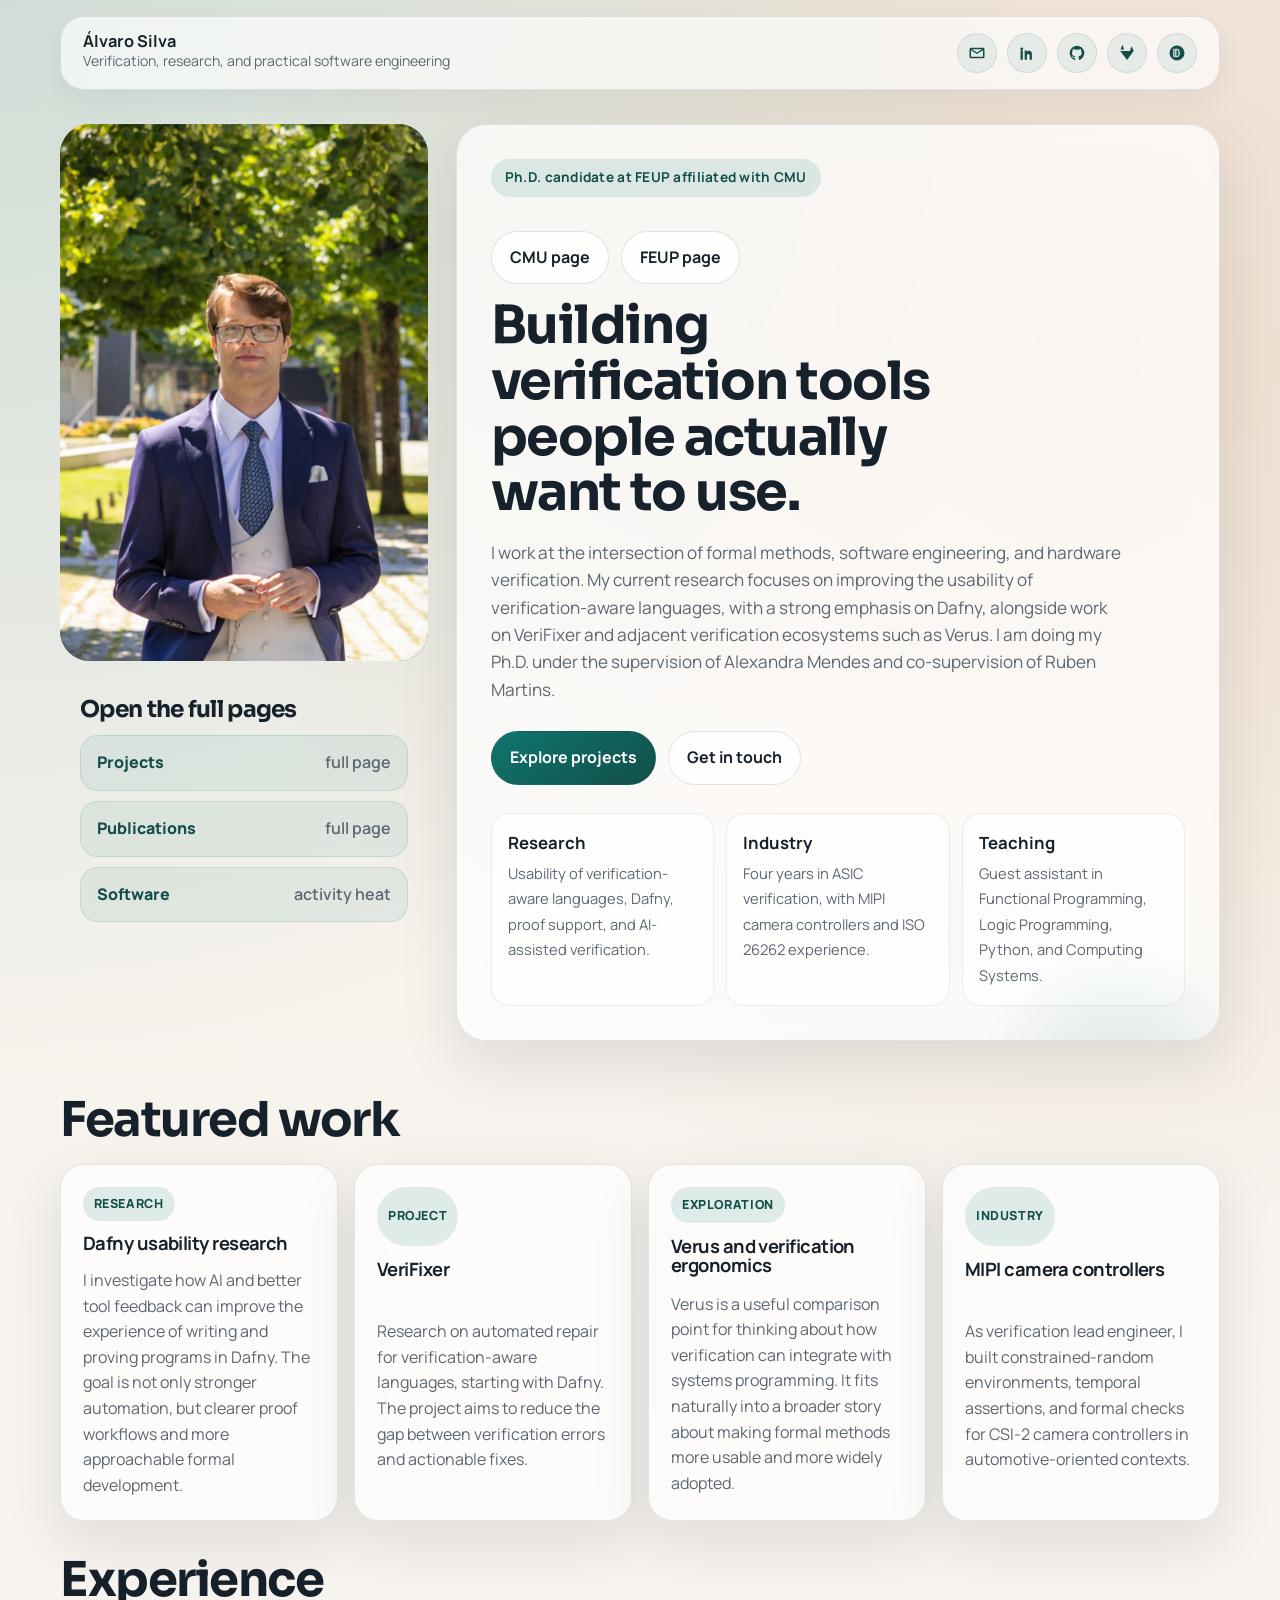
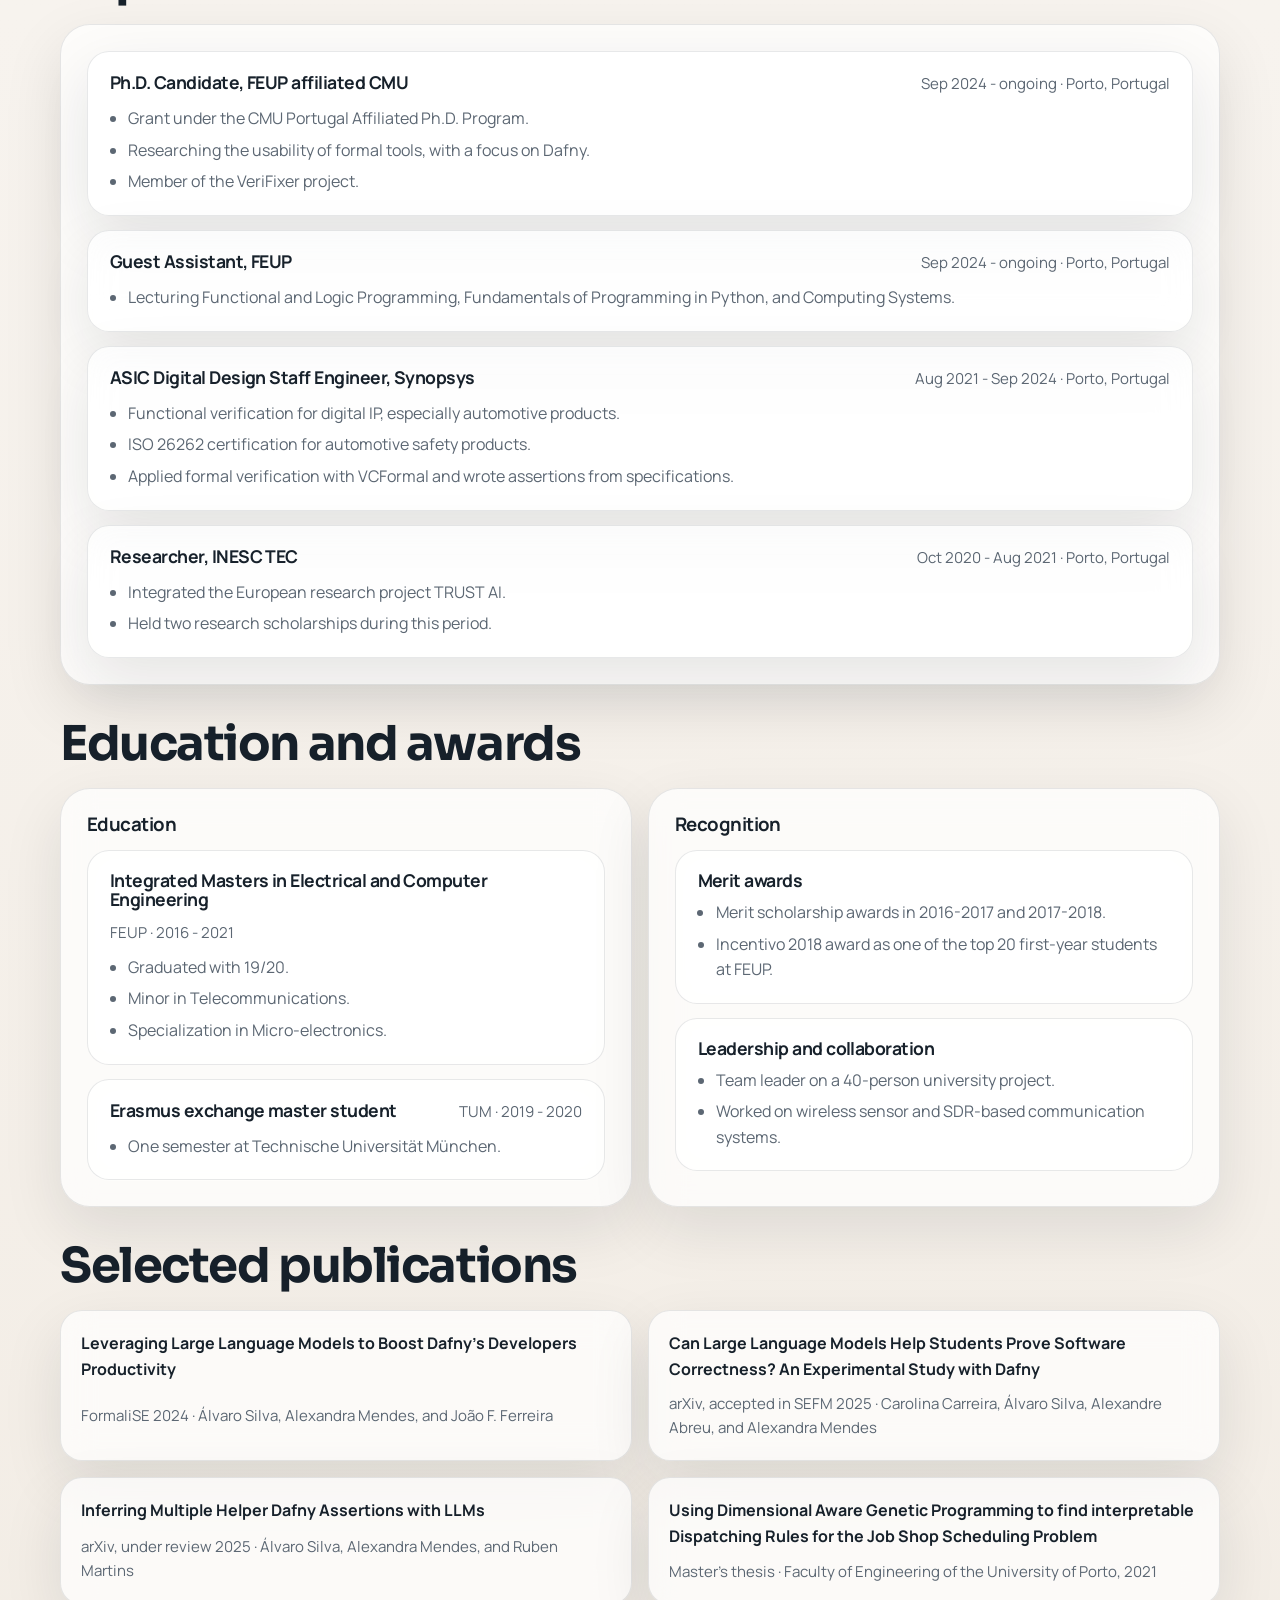
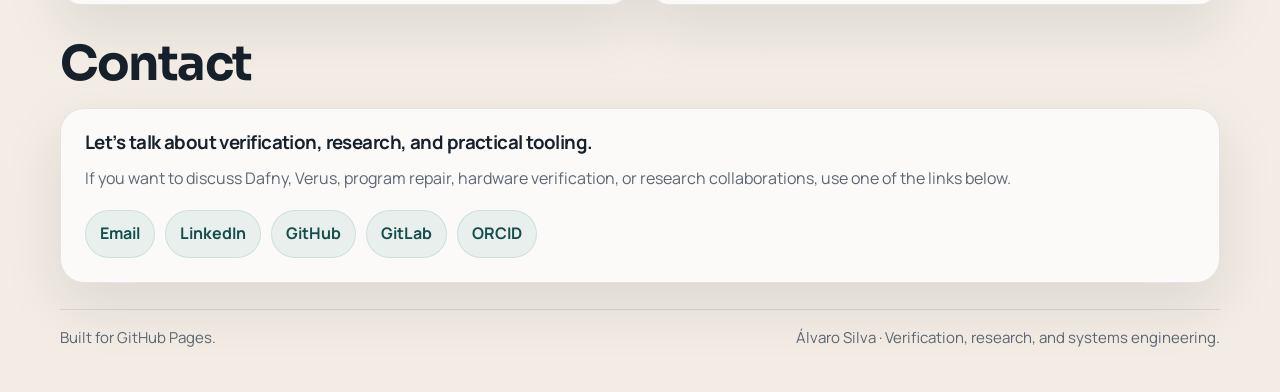
==== index.html @ 23628031 "Initial website" ====
<!doctype html>
<html lang="en">
<head>
	<meta charset="utf-8">
	<meta name="viewport" content="width=device-width, initial-scale=1">
	<meta name="description" content="Álvaro Silva - Ph.D. candidate in software engineering, research on verification-aware languages, Dafny, Verus, and hardware verification.">
	<title>Álvaro Silva | Research, Verification, and Engineering</title>
	<link rel="preconnect" href="https://fonts.googleapis.com">
	<link rel="preconnect" href="https://fonts.gstatic.com" crossorigin>
	<link href="https://fonts.googleapis.com/css2?family=Fraunces:opsz,wght@9..144,600;9..144,700&family=Manrope:wght@400;500;600;700;800&family=Sora:wght@600;700&display=swap" rel="stylesheet">
	<style>
		:root {
			--bg: #f5f1ea;
			--bg-alt: #ece5db;
			--surface: rgba(255, 255, 255, 0.72);
			--surface-strong: #ffffff;
			--text: #17212b;
			--muted: #5c6773;
			--line: rgba(23, 33, 43, 0.10);
			--accent: #0f766e;
			--accent-strong: #134e4a;
			--accent-soft: rgba(15, 118, 110, 0.12);
			--shadow: 0 22px 60px rgba(23, 33, 43, 0.10);
			--radius-xl: 30px;
			--radius-lg: 22px;
			--radius-md: 16px;
			--max-width: 1160px;
		}

		* {
			box-sizing: border-box;
		}

		html {
			scroll-behavior: smooth;
		}

		body {
			margin: 0;
			color: var(--text);
			background:
				radial-gradient(circle at top left, rgba(15, 118, 110, 0.16), transparent 28%),
				radial-gradient(circle at 85% 10%, rgba(180, 83, 9, 0.14), transparent 26%),
				linear-gradient(180deg, var(--bg) 0%, #f7f3ee 45%, #f2ece4 100%);
			font-family: "Manrope", sans-serif;
			line-height: 1.6;
			min-height: 100vh;
			overflow-x: hidden;
		}

		body::before {
			content: "";
			position: fixed;
			inset: 0;
			pointer-events: none;
			background-image:
				linear-gradient(rgba(23, 33, 43, 0.03) 1px, transparent 1px),
				linear-gradient(90deg, rgba(23, 33, 43, 0.03) 1px, transparent 1px);
			background-size: 36px 36px;
			mask-image: linear-gradient(180deg, rgba(0, 0, 0, 0.18), transparent 82%);
			opacity: 0.65;
		}

		a {
			color: inherit;
			text-decoration: none;
		}

		a:hover {
			color: var(--accent-strong);
		}

		.page {
			width: min(calc(100% - 32px), var(--max-width));
			margin: 0 auto;
			position: relative;
			z-index: 1;
		}

		.topbar {
			position: sticky;
			top: 16px;
			z-index: 20;
			margin: 16px auto 0;
			border: 1px solid var(--line);
			border-radius: 24px;
			background: rgba(255, 255, 255, 0.65);
			backdrop-filter: blur(16px);
			display: flex;
			align-items: center;
			justify-content: space-between;
			padding: 16px 22px;
			gap: 16px;
			box-shadow: 0 10px 30px rgba(23, 33, 43, 0.06);
		}

		.brand {
			display: flex;
			align-items: center;
			gap: 14px;
			min-width: 0;
		}

		.brand-text {
			display: grid;
			min-width: 0;
		}

		.brand-text strong {
			font-size: 1.02rem;
			line-height: 1.05;
		}

		.brand-text span {
			font-size: 0.88rem;
			color: var(--muted);
			white-space: nowrap;
			overflow: hidden;
			text-overflow: ellipsis;
		}

		.social-links {
			display: flex;
			align-items: center;
			justify-content: flex-end;
			gap: 10px;
			flex-wrap: wrap;
		}

		.social-link {
			width: 40px;
			height: 40px;
			border-radius: 50%;
			display: inline-grid;
			place-items: center;
			background: rgba(15, 118, 110, 0.08);
			border: 1px solid rgba(15, 118, 110, 0.12);
			color: var(--accent-strong);
			transition: transform 0.18s ease, background 0.18s ease, box-shadow 0.18s ease;
		}

		.social-link:hover {
			transform: translateY(-1px);
			background: rgba(15, 118, 110, 0.14);
			box-shadow: 0 10px 18px rgba(15, 118, 110, 0.12);
		}

		.social-link svg {
			width: 18px;
			height: 18px;
			fill: currentColor;
		}

		.nav {
			display: flex;
			flex-wrap: wrap;
			align-items: center;
			justify-content: flex-end;
			gap: 12px 16px;
			font-size: 0.95rem;
		}

		.nav a {
			color: var(--muted);
		}

		.nav a:hover {
			color: var(--text);
		}

		.hero {
			padding: 34px 0 20px;
		}

		.hero-grid {
			display: grid;
			grid-template-columns: 0.78fr 1.62fr;
			gap: 28px;
			align-items: stretch;
		}

		.hero-main,
		.hero-side,
		.panel,
		.feature,
		.timeline-item,
		.publication,
		.contact-card {
			border: 1px solid var(--line);
			background: var(--surface);
			backdrop-filter: blur(16px);
			box-shadow: var(--shadow);
		}

		.hero-main {
			padding: 34px;
			border-radius: var(--radius-xl);
			position: relative;
			overflow: hidden;
		}

		.hero-rail {
			display: grid;
			gap: 16px;
			align-content: start;
		}

		.hero-photo {
			padding: 0;
			border-radius: var(--radius-xl);
			overflow: hidden;
			background: linear-gradient(160deg, rgba(15, 118, 110, 0.92), rgba(19, 78, 74, 0.86));
			height: 100%;
		}

		.nav-card {
			padding: 20px;
			border-radius: var(--radius-xl);
			display: grid;
			gap: 14px;
			align-content: start;
			justify-items: stretch;
		}

		.nav-card h2 {
			font-family: "Sora", "Manrope", sans-serif;
			font-size: 1.45rem;
			margin: 0;
		}

		.nav-links {
			display: grid;
			gap: 10px;
		}

		.nav-link {
			display: flex;
			align-items: center;
			justify-content: space-between;
			gap: 12px;
			padding: 14px 16px;
			border-radius: 18px;
			border: 1px solid rgba(15, 118, 110, 0.12);
			background: rgba(15, 118, 110, 0.08);
			color: var(--accent-strong);
			font-weight: 800;
		}

		.nav-link span {
			color: var(--muted);
			font-weight: 600;
		}

		.nav-link:hover {
			background: rgba(15, 118, 110, 0.14);
		}

		.hero-photo img {
			width: 100%;
			height: 100%;
			display: block;
			object-fit: cover;
			object-position: 10% center;
		}

		.hero-main::after {
			content: "";
			position: absolute;
			inset: auto -8% -24% auto;
			width: 320px;
			height: 320px;
			border-radius: 50%;
			background: radial-gradient(circle, rgba(15, 118, 110, 0.16), transparent 68%);
			pointer-events: none;
		}

		.eyebrow {
			display: inline-flex;
			align-items: center;
			gap: 10px;
			padding: 8px 14px;
			border-radius: 999px;
			background: var(--accent-soft);
			color: var(--accent-strong);
			font-size: 0.85rem;
			font-weight: 700;
			letter-spacing: 0.02em;
			margin-bottom: 18px;
		}

		h1,
		h2,
		h3,
		h4 {
			margin: 0;
			line-height: 1.06;
			letter-spacing: -0.03em;
		}

		h1 {
			font-family: "Sora", "Manrope", sans-serif;
			font-size: clamp(2.25rem, 4.1vw, 3.9rem);
			max-width: 11.5ch;
		}

		.hero-copy {
			margin: 18px 0 0;
			max-width: 63ch;
			font-size: 1.07rem;
			color: var(--muted);
		}

		.hero-actions {
			display: flex;
			flex-wrap: wrap;
			gap: 12px;
			margin-top: 28px;
		}

		.hero-links {
			display: flex;
			flex-wrap: wrap;
			gap: 12px;
			margin: 16px 0 14px;
		}

		.button {
			display: inline-flex;
			align-items: center;
			justify-content: center;
			gap: 10px;
			padding: 13px 18px;
			border-radius: 999px;
			border: 1px solid transparent;
			font-weight: 700;
			transition: transform 0.18s ease, box-shadow 0.18s ease, background 0.18s ease;
		}

		.button:hover {
			transform: translateY(-1px);
			box-shadow: 0 14px 28px rgba(15, 118, 110, 0.18);
		}

		.button.primary {
			background: linear-gradient(145deg, var(--accent), var(--accent-strong));
			color: #fff;
		}

		.button.secondary {
			background: rgba(255, 255, 255, 0.8);
			border-color: rgba(23, 33, 43, 0.12);
		}

		.hero-points {
			display: grid;
			grid-template-columns: repeat(3, minmax(0, 1fr));
			gap: 12px;
			margin-top: 28px;
		}

		.point {
			padding: 16px;
			border-radius: 18px;
			background: rgba(255, 255, 255, 0.66);
			border: 1px solid rgba(23, 33, 43, 0.08);
		}

		.point strong {
			display: block;
			font-size: 1.05rem;
			margin-bottom: 4px;
		}

		.point span {
			font-size: 0.92rem;
			color: var(--muted);
		}

		.hero-side {
			padding: 22px;
			border-radius: var(--radius-xl);
			display: grid;
			gap: 14px;
			align-content: start;
			justify-items: stretch;
		}

		.portrait {
			min-height: 260px;
			border-radius: var(--radius-xl);
			background: linear-gradient(160deg, rgba(15, 118, 110, 0.92), rgba(19, 78, 74, 0.86));
			color: #fff;
			padding: 0;
			position: relative;
			overflow: hidden;
			aspect-ratio: 0.9 / 1;
		}

		.portrait img {
			position: absolute;
			inset: 0;
			width: 100%;
			height: 100%;
			object-fit: cover;
			object-position: 12% center;
			filter: saturate(1.02) contrast(1.02);
		}

		.portrait::before {
			content: "";
			position: absolute;
			inset: 0;
			background: linear-gradient(180deg, rgba(8, 15, 20, 0.10) 0%, rgba(8, 15, 20, 0.18) 52%, rgba(8, 15, 20, 0.58) 100%);
			z-index: 0;
		}

		.portrait::after {
			content: "";
			position: absolute;
			inset: auto -10% -18% auto;
			width: 170px;
			height: 170px;
			border-radius: 50%;
			background: rgba(255, 255, 255, 0.10);
		}

		.chip {
			display: inline-flex;
			align-items: center;
			gap: 8px;
			padding: 8px 12px;
			border-radius: 999px;
			background: rgba(255, 255, 255, 0.14);
			border: 1px solid rgba(255, 255, 255, 0.18);
			color: #fff;
			font-size: 0.84rem;
			font-weight: 700;
		}

		.side-list {
			display: grid;
			gap: 12px;
		}

		.side-item {
			padding: 14px 16px;
			border-radius: 18px;
			background: rgba(255, 255, 255, 0.68);
			border: 1px solid rgba(23, 33, 43, 0.08);
		}

		.side-item strong {
			display: block;
			margin-bottom: 4px;
		}

		.side-item span {
			color: var(--muted);
			font-size: 0.92rem;
		}

		.section {
			padding: 34px 0 0;
		}

		.section-head {
			display: flex;
			flex-wrap: wrap;
			justify-content: space-between;
			align-items: end;
			gap: 14px;
			margin-bottom: 18px;
		}

		.section-head > div {
			flex: 1 1 auto;
		}

		.section-head h2 {
			font-family: "Sora", "Manrope", sans-serif;
			font-size: clamp(2rem, 4vw, 3rem);
		}

		.section-head p {
			margin: 0;
			max-width: none;
			color: var(--muted);
			font-size: 0.96rem;
		}

		.panel {
			border-radius: var(--radius-xl);
			padding: 26px;
		}

		.feature-grid {
			display: grid;
			grid-template-columns: repeat(4, minmax(0, 1fr));
			gap: 16px;
		}

		.feature {
			border-radius: 24px;
			padding: 22px;
			background: rgba(255, 255, 255, 0.72);
			min-height: 100%;
			display: grid;
			gap: 14px;
		}

		.feature h3 {
			font-size: 1.15rem;
		}

		.feature p {
			margin: 0;
			color: var(--muted);
		}

		.feature .tag {
			display: inline-flex;
			align-items: center;
			justify-content: center;
			width: fit-content;
			padding: 7px 11px;
			border-radius: 999px;
			background: var(--accent-soft);
			color: var(--accent-strong);
			font-size: 0.78rem;
			font-weight: 800;
			letter-spacing: 0.05em;
			text-transform: uppercase;
		}

		.timeline {
			display: grid;
			gap: 14px;
		}

		.timeline-item {
			border-radius: 22px;
			padding: 20px 22px;
			display: grid;
			gap: 10px;
			background: rgba(255, 255, 255, 0.72);
		}

		.timeline-top {
			display: flex;
			flex-wrap: wrap;
			justify-content: space-between;
			gap: 12px;
			align-items: baseline;
		}

		.timeline-top h3 {
			font-size: 1.1rem;
		}

		.timeline-top span {
			color: var(--muted);
			font-size: 0.94rem;
		}

		.timeline-item ul {
			margin: 0;
			padding-left: 1.1rem;
			color: var(--muted);
		}

		.timeline-item li + li {
			margin-top: 6px;
		}

		.grid-two {
			display: grid;
			grid-template-columns: 1fr 1fr;
			gap: 16px;
		}

		.publication {
			border-radius: 22px;
			padding: 20px;
			background: rgba(255, 255, 255, 0.72);
			display: grid;
			gap: 10px;
		}

		.publication strong {
			font-size: 1rem;
		}

		.publication span {
			color: var(--muted);
			font-size: 0.94rem;
		}

		.contact-grid {
			display: grid;
			grid-template-columns: 1.1fr 0.9fr;
			gap: 16px;
		}

		.contact-card {
			border-radius: 24px;
			padding: 24px;
			background: rgba(255, 255, 255, 0.72);
			grid-column: 1 / -1;
		}

		.contact-links {
			display: flex;
			flex-wrap: wrap;
			gap: 10px;
			margin-top: 18px;
		}

		.contact-links a {
			display: inline-flex;
			align-items: center;
			padding: 10px 14px;
			border-radius: 999px;
			background: rgba(15, 118, 110, 0.08);
			border: 1px solid rgba(15, 118, 110, 0.12);
			font-weight: 700;
			color: var(--accent-strong);
		}

		.footer {
			padding: 26px 0 42px;
			color: var(--muted);
			font-size: 0.94rem;
		}

		.footer-inner {
			display: flex;
			flex-wrap: wrap;
			justify-content: space-between;
			gap: 12px;
			align-items: center;
			padding-top: 16px;
			border-top: 1px solid rgba(23, 33, 43, 0.10);
		}

		.reveal {
			animation: rise 0.7s ease both;
		}

		.delay-1 { animation-delay: 0.08s; }
		.delay-2 { animation-delay: 0.16s; }
		.delay-3 { animation-delay: 0.24s; }
		.delay-4 { animation-delay: 0.32s; }

		@keyframes rise {
			from {
				opacity: 0;
				transform: translateY(18px);
			}
			to {
				opacity: 1;
				transform: translateY(0);
			}
		}

		@media (max-width: 1024px) {
			.hero-grid,
			.feature-grid,
			.grid-two,
			.contact-grid {
				grid-template-columns: 1fr;
			}

			.hero-photo {
				aspect-ratio: 1 / 1;
				max-width: 420px;
			}

			.feature-grid {
				grid-template-columns: repeat(2, minmax(0, 1fr));
			}
		}

		@media (max-width: 720px) {
			.page {
				width: min(calc(100% - 22px), var(--max-width));
			}

			.topbar {
				position: static;
				border-radius: 20px;
				padding: 12px 14px;
				gap: 8px;
			}

			.brand-text strong {
				font-size: 0.96rem;
			}

			.brand-text span {
				font-size: 0.8rem;
			}

			.social-link {
				width: 32px;
				height: 32px;
			}

			.social-link svg {
				width: 14px;
				height: 14px;
			}

			.social-links {
				gap: 6px;
			}

			.nav {
				justify-content: flex-start;
			}

			.social-links {
				justify-content: flex-start;
			}

			.hero {
				padding-top: 18px;
			}

			.hero-main,
			.hero-photo,
			.nav-card,
			.panel {
				padding: 22px;
				border-radius: 24px;
			}

			h1 {
				font-size: clamp(2.5rem, 14vw, 4rem);
			}

			.hero-points,
			.feature-grid {
				grid-template-columns: 1fr;
			}

			.hero-photo {
				max-width: none;
				aspect-ratio: 4 / 5;
			}

			.hero-copy {
				font-size: 1rem;
			}

			.section {
				padding-top: 26px;
			}
		}
	</style>
</head>
<body>
	<div class="page">
		<header class="topbar reveal">
			<div class="brand">
				<div class="brand-text">
					<strong>Álvaro Silva</strong>
					<span>Verification, research, and practical software engineering</span>
				</div>
			</div>
			<div class="social-links" aria-label="Social links">
					<a class="social-link" href="mailto:alvaro.silva@fe.up.pt" aria-label="Email" title="Email">
					<svg viewBox="0 0 24 24" aria-hidden="true"><path d="M4 5h16a2 2 0 0 1 2 2v10a2 2 0 0 1-2 2H4a2 2 0 0 1-2-2V7a2 2 0 0 1 2-2Zm0 3.2V17h16V8.2l-8 5.2-8-5.2ZM5.3 7l6.7 4.36L18.7 7H5.3Z"/></svg>
				</a>
				<a class="social-link" href="https://www.linkedin.com/in/AlvaroFestasSilva/" target="_blank" rel="noreferrer" aria-label="LinkedIn" title="LinkedIn">
					<svg viewBox="0 0 24 24" aria-hidden="true"><path d="M6.94 6.5A1.94 1.94 0 1 1 3.06 6.5a1.94 1.94 0 0 1 3.88 0ZM3.4 8.8h3.08V21H3.4V8.8Zm5.5 0h2.95v1.67h.04c.41-.78 1.43-1.61 2.94-1.61 3.15 0 3.73 2.07 3.73 4.76V21h-3.08v-5.03c0-1.2-.02-2.75-1.68-2.75-1.68 0-1.94 1.31-1.94 2.66V21H8.9V8.8Z"/></svg>
				</a>
				<a class="social-link" href="https://github.com/ricostynha1" target="_blank" rel="noreferrer" aria-label="GitHub" title="GitHub">
					<svg viewBox="0 0 24 24" aria-hidden="true"><path d="M12 2.2a9.8 9.8 0 0 0-3.1 19.1c.5.1.7-.2.7-.5v-1.8c-2.8.6-3.4-1.2-3.4-1.2-.4-1-.9-1.3-.9-1.3-.8-.5.1-.5.1-.5.9.1 1.3 1 1.3 1 .8 1.3 2.1.9 2.6.7.1-.6.3-.9.5-1.1-2.2-.2-4.5-1.1-4.5-4.8 0-1.1.4-1.9 1-2.6-.1-.2-.4-1.2.1-2.5 0 0 .9-.3 2.8 1a9.6 9.6 0 0 1 5.2 0c1.9-1.3 2.8-1 2.8-1 .5 1.3.2 2.3.1 2.5.6.7 1 1.5 1 2.6 0 3.7-2.3 4.6-4.5 4.8.3.2.6.8.6 1.7v2.5c0 .3.2.6.7.5A9.8 9.8 0 0 0 12 2.2Z"/></svg>
				</a>
				<a class="social-link" href="https://gitlab.com/ricostynha" target="_blank" rel="noreferrer" aria-label="GitLab" title="GitLab">
					<svg viewBox="0 0 24 24" aria-hidden="true"><path d="M12 21.2 8.2 9.4h7.6L12 21.2Zm0 0 3.8-11.8h5.1L12 21.2Zm0 0L3 9.4h5.2L12 21.2ZM3 9.4l2.5-7.6c.1-.4.7-.4.8 0l1.8 5.6H3Zm18 0h-5.1l1.8-5.6c.1-.4.7-.4.8 0L21 9.4Z"/></svg>
				</a>
				<a class="social-link" href="https://orcid.org/0009-0005-2941-9942" target="_blank" rel="noreferrer" aria-label="ORCID" title="ORCID">
					<svg viewBox="0 0 24 24" aria-hidden="true"><path d="M11.9 2A10 10 0 1 0 22 12 10 10 0 0 0 11.9 2Zm-3.2 4.2v11.6H7V6.2h1.7Zm2.8 0c2.4 0 4.2 1.6 4.2 5.8 0 3.8-1.8 5.8-4.2 5.8H9.6V6.2h1.9Zm0 10c1.4 0 2.5-1.2 2.5-4.2 0-3.2-1.1-4.2-2.5-4.2h-.2v8.4h.2Z"/></svg>
				</a>
			</div>
		</header>

		<main class="container">
			<section class="hero">
				<div class="hero-grid">
					<div class="hero-rail">
						<div class="hero-photo reveal delay-1">
							<img src="alvaro_photo_new.png" alt="Portrait of Álvaro Silva">
						</div>
						<aside class="nav-card reveal delay-2" aria-label="Site pages">
							<h2>Open the full pages</h2>
							<div class="nav-links">
								<a class="nav-link" href="projects.html" target="_blank" rel="noreferrer">Projects <span>full page</span></a>
								<a class="nav-link" href="publications.html" target="_blank" rel="noreferrer">Publications <span>full page</span></a>
								<a class="nav-link" href="software.html" target="_blank" rel="noreferrer">Software <span>activity heat</span></a>
							</div>
						</aside>
					</div>
					<article class="hero-main reveal delay-2">
						<div class="eyebrow">Ph.D. candidate at FEUP affiliated with CMU</div>
						<div class="hero-links">
							<a class="button secondary" href="https://cmuportugal.org/students/alvaro-silva/" target="_blank" rel="noreferrer">CMU page</a>
							<a class="button secondary" href="https://sigarra.up.pt/feup/pt/func_geral.formview?p_codigo=604879" target="_blank" rel="noreferrer">FEUP page</a>
						</div>
						<h1>Building verification tools people actually want to use.</h1>
						<p class="hero-copy">
							I work at the intersection of formal methods, software engineering, and hardware verification.
							My current research focuses on improving the usability of verification-aware languages, with a strong emphasis on Dafny,
							alongside work on VeriFixer and adjacent verification ecosystems such as Verus. I am doing my Ph.D. under the supervision
							of <a href="https://web.fe.up.pt/~afmendes/" target="_blank" rel="noreferrer">Alexandra Mendes</a> and
							co-supervision of <a href="https://www.cs.cmu.edu/~rubenm/" target="_blank" rel="noreferrer">Ruben Martins</a>.
						</p>
						<div class="hero-actions">
							<a class="button primary" href="#projects">Explore projects</a>
							<a class="button secondary" href="#contact">Get in touch</a>
						</div>
						<div class="hero-points">
							<div class="point">
								<strong>Research</strong>
								<span>Usability of verification-aware languages, Dafny, proof support, and AI-assisted verification.</span>
							</div>
							<div class="point">
								<strong>Industry</strong>
								<span>Four years in ASIC verification, with MIPI camera controllers and ISO 26262 experience.</span>
							</div>
							<div class="point">
								<strong>Teaching</strong>
								<span>Guest assistant in Functional Programming, Logic Programming, Python, and Computing Systems.</span>
							</div>
						</div>
					</article>
				</div>
			</section>

			<section class="section" id="projects">
				<div class="section-head">
					<div>
						<h2>Featured work</h2>
					</div>
				</div>
				<div class="feature-grid">
					<article class="feature reveal delay-1">
						<span class="tag">Research</span>
						<h3>Dafny usability research</h3>
						<p>
							I investigate how AI and better tool feedback can improve the experience of writing and proving programs in Dafny.
							The goal is not only stronger automation, but clearer proof workflows and more approachable formal development.
						</p>
					</article>
					<article class="feature reveal delay-2">
						<span class="tag">Project</span>
						<h3>VeriFixer</h3>
						<p>
							Research on automated repair for verification-aware languages, starting with Dafny.
							The project aims to reduce the gap between verification errors and actionable fixes.
						</p>
					</article>
					<article class="feature reveal delay-3">
						<span class="tag">Exploration</span>
						<h3>Verus and verification ergonomics</h3>
						<p>
							Verus is a useful comparison point for thinking about how verification can integrate with systems programming.
							It fits naturally into a broader story about making formal methods more usable and more widely adopted.
						</p>
					</article>
					<article class="feature reveal delay-4">
						<span class="tag">Industry</span>
						<h3>MIPI camera controllers</h3>
						<p>
							As verification lead engineer, I built constrained-random environments, temporal assertions, and formal checks
							for CSI-2 camera controllers in automotive-oriented contexts.
						</p>
					</article>
				</div>
			</section>

			<section class="section" id="experience">
				<div class="section-head">
					<div>
						<h2>Experience</h2>
					</div>
				</div>
				<div class="panel">
					<div class="timeline">
						<article class="timeline-item reveal delay-1">
							<div class="timeline-top">
								<h3>Ph.D. Candidate, FEUP affiliated CMU</h3>
								<span>Sep 2024 - ongoing · Porto, Portugal</span>
							</div>
							<ul>
								<li>Grant under the CMU Portugal Affiliated Ph.D. Program.</li>
								<li>Researching the usability of formal tools, with a focus on Dafny.</li>
								<li>Member of the VeriFixer project.</li>
							</ul>
						</article>
						<article class="timeline-item reveal delay-2">
							<div class="timeline-top">
								<h3>Guest Assistant, FEUP</h3>
								<span>Sep 2024 - ongoing · Porto, Portugal</span>
							</div>
							<ul>
								<li>Lecturing Functional and Logic Programming, Fundamentals of Programming in Python, and Computing Systems.</li>
							</ul>
						</article>
						<article class="timeline-item reveal delay-3">
							<div class="timeline-top">
								<h3>ASIC Digital Design Staff Engineer, Synopsys</h3>
								<span>Aug 2021 - Sep 2024 · Porto, Portugal</span>
							</div>
							<ul>
								<li>Functional verification for digital IP, especially automotive products.</li>
								<li>ISO 26262 certification for automotive safety products.</li>
								<li>Applied formal verification with VCFormal and wrote assertions from specifications.</li>
							</ul>
						</article>
						<article class="timeline-item reveal delay-4">
							<div class="timeline-top">
								<h3>Researcher, INESC TEC</h3>
								<span>Oct 2020 - Aug 2021 · Porto, Portugal</span>
							</div>
							<ul>
								<li>Integrated the European research project TRUST AI.</li>
								<li>Held two research scholarships during this period.</li>
							</ul>
						</article>
					</div>
				</div>
			</section>

			<section class="section" id="education">
				<div class="section-head">
					<div>
						<h2>Education and awards</h2>
					</div>
				</div>
				<div class="grid-two">
					<article class="panel reveal delay-1">
						<h3>Education</h3>
						<div class="timeline" style="margin-top: 16px;">
							<div class="timeline-item" style="box-shadow: none; background: rgba(255, 255, 255, 0.7);">
								<div class="timeline-top">
									<h3>Integrated Masters in Electrical and Computer Engineering</h3>
									<span>FEUP · 2016 - 2021</span>
								</div>
								<ul>
									<li>Graduated with 19/20.</li>
									<li>Minor in Telecommunications.</li>
									<li>Specialization in Micro-electronics.</li>
								</ul>
							</div>
							<div class="timeline-item" style="box-shadow: none; background: rgba(255, 255, 255, 0.7);">
								<div class="timeline-top">
									<h3>Erasmus exchange master student</h3>
									<span>TUM · 2019 - 2020</span>
								</div>
								<ul>
									<li>One semester at Technische Universität München.</li>
								</ul>
							</div>
						</div>
					</article>
					<article class="panel reveal delay-2">
						<h3>Recognition</h3>
						<div class="timeline" style="margin-top: 16px;">
							<div class="timeline-item" style="box-shadow: none; background: rgba(255, 255, 255, 0.7);">
								<div class="timeline-top">
									<h3>Merit awards</h3>
								</div>
								<ul>
									<li>Merit scholarship awards in 2016-2017 and 2017-2018.</li>
									<li>Incentivo 2018 award as one of the top 20 first-year students at FEUP.</li>
								</ul>
							</div>
							<div class="timeline-item" style="box-shadow: none; background: rgba(255, 255, 255, 0.7);">
								<div class="timeline-top">
									<h3>Leadership and collaboration</h3>
								</div>
								<ul>
									<li>Team leader on a 40-person university project.</li>
									<li>Worked on wireless sensor and SDR-based communication systems.</li>
								</ul>
							</div>
						</div>
					</article>
				</div>
			</section>

			<section class="section" id="publications">
				<div class="section-head">
					<div>
						<h2>Selected publications</h2>
					</div>
				</div>
				<div class="grid-two">
					<article class="publication reveal delay-1">
						<strong>Leveraging Large Language Models to Boost Dafny's Developers Productivity</strong>
						<span>FormaliSE 2024 · Álvaro Silva, Alexandra Mendes, and João F. Ferreira</span>
					</article>
					<article class="publication reveal delay-2">
						<strong>Can Large Language Models Help Students Prove Software Correctness? An Experimental Study with Dafny</strong>
						<span>arXiv, accepted in SEFM 2025 · Carolina Carreira, Álvaro Silva, Alexandre Abreu, and Alexandra Mendes</span>
					</article>
					<article class="publication reveal delay-3">
						<strong>Inferring Multiple Helper Dafny Assertions with LLMs</strong>
						<span>arXiv, under review 2025 · Álvaro Silva, Alexandra Mendes, and Ruben Martins</span>
					</article>
					<article class="publication reveal delay-4">
						<strong>Using Dimensional Aware Genetic Programming to find interpretable Dispatching Rules for the Job Shop Scheduling Problem</strong>
						<span>Master's thesis · Faculty of Engineering of the University of Porto, 2021</span>
					</article>
				</div>
			</section>

			<section class="section" id="contact">
				<div class="section-head">
					<div>
						<h2>Contact</h2>
					</div>
				</div>
				<div class="contact-grid">
					<article class="contact-card reveal delay-1">
						<h3>Let’s talk about verification, research, and practical tooling.</h3>
						<p style="margin: 14px 0 0; color: var(--muted);">
							If you want to discuss Dafny, Verus, program repair, hardware verification, or research collaborations,
							use one of the links below.
						</p>
						<div class="contact-links">
							<a href="mailto:alvaro.silva@fe.up.pt">Email</a>
							<a href="https://www.linkedin.com/in/AlvaroFestasSilva/" target="_blank" rel="noreferrer">LinkedIn</a>
							<a href="https://github.com/ricostynha1" target="_blank" rel="noreferrer">GitHub</a>
							<a href="https://gitlab.com/ricostynha" target="_blank" rel="noreferrer">GitLab</a>
							<a href="https://orcid.org/0009-0005-2941-9942" target="_blank" rel="noreferrer">ORCID</a>
						</div>
					</article>
				</div>
			</section>
		</main>

		<footer class="footer">
			<div class="footer-inner">
				<span>Built for GitHub Pages.</span>
				<span>Álvaro Silva · Verification, research, and systems engineering.</span>
			</div>
		</footer>
	</div>
</body>
</html>
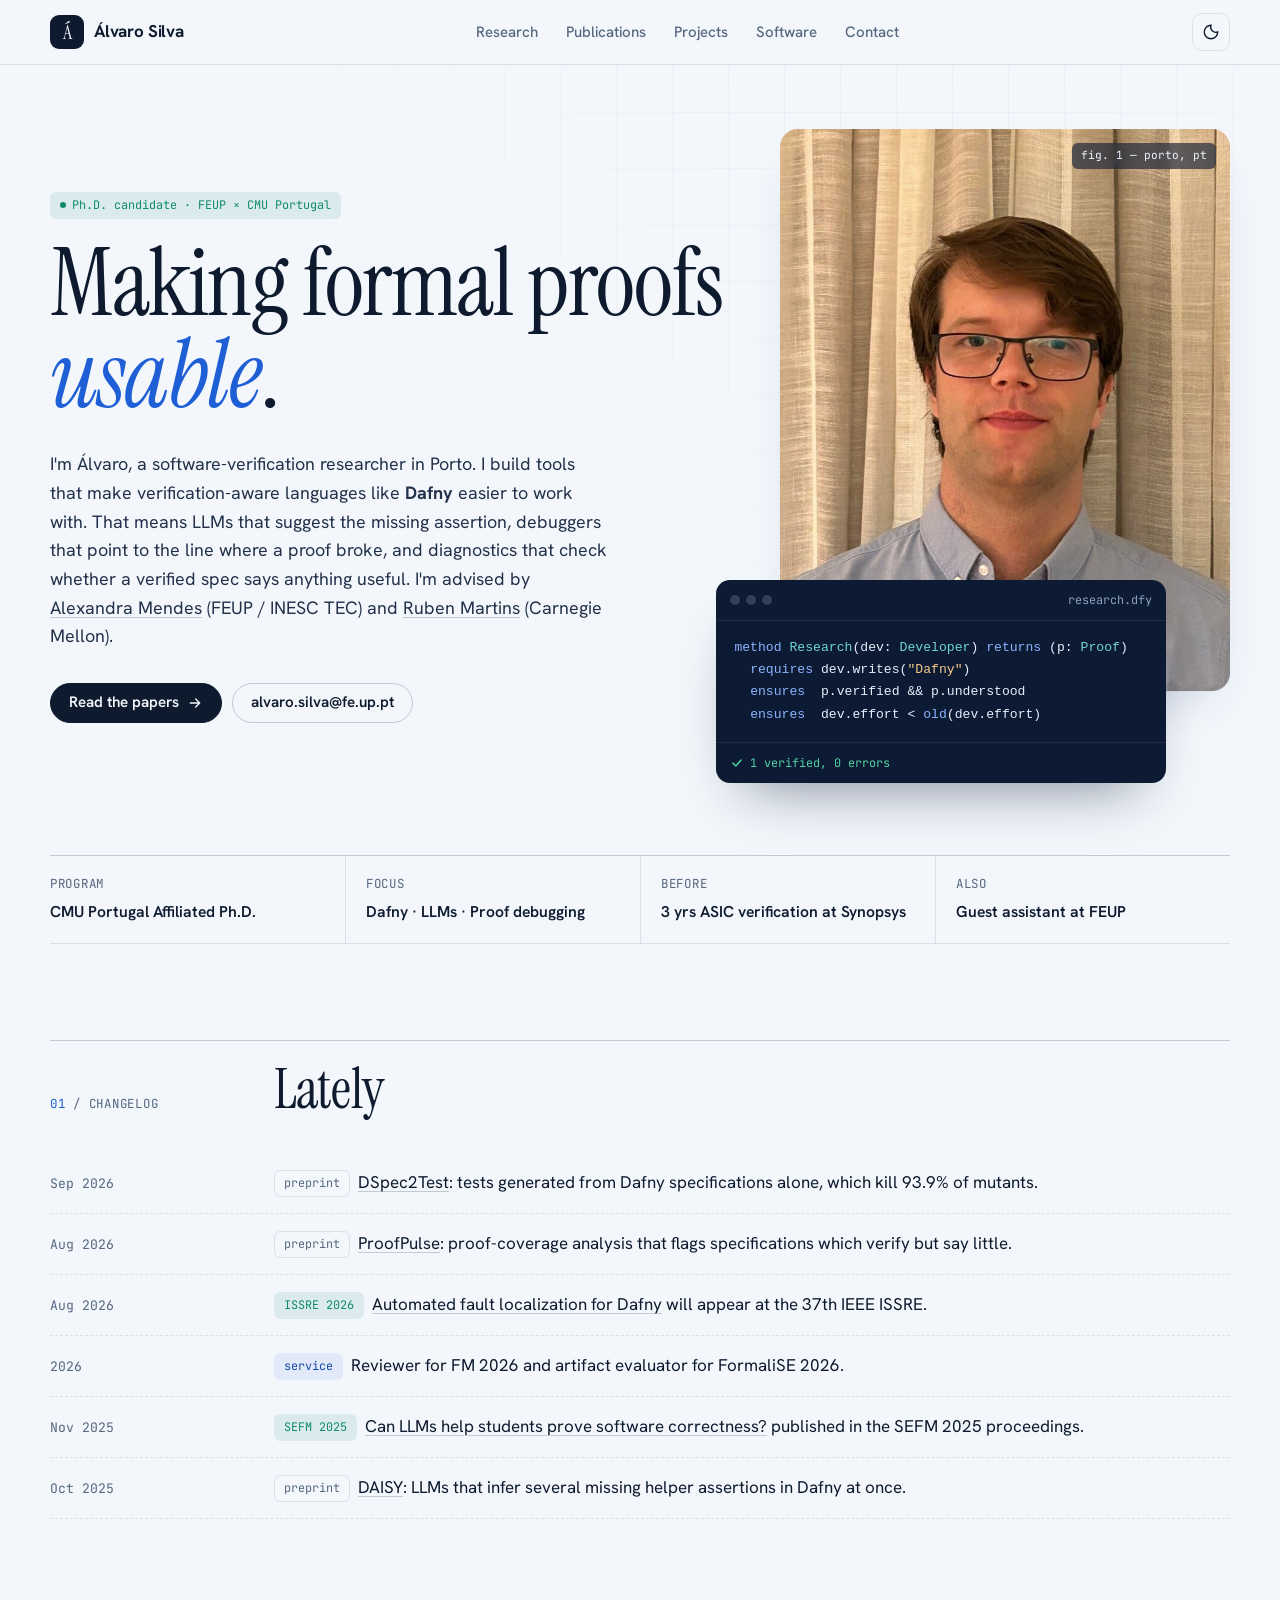
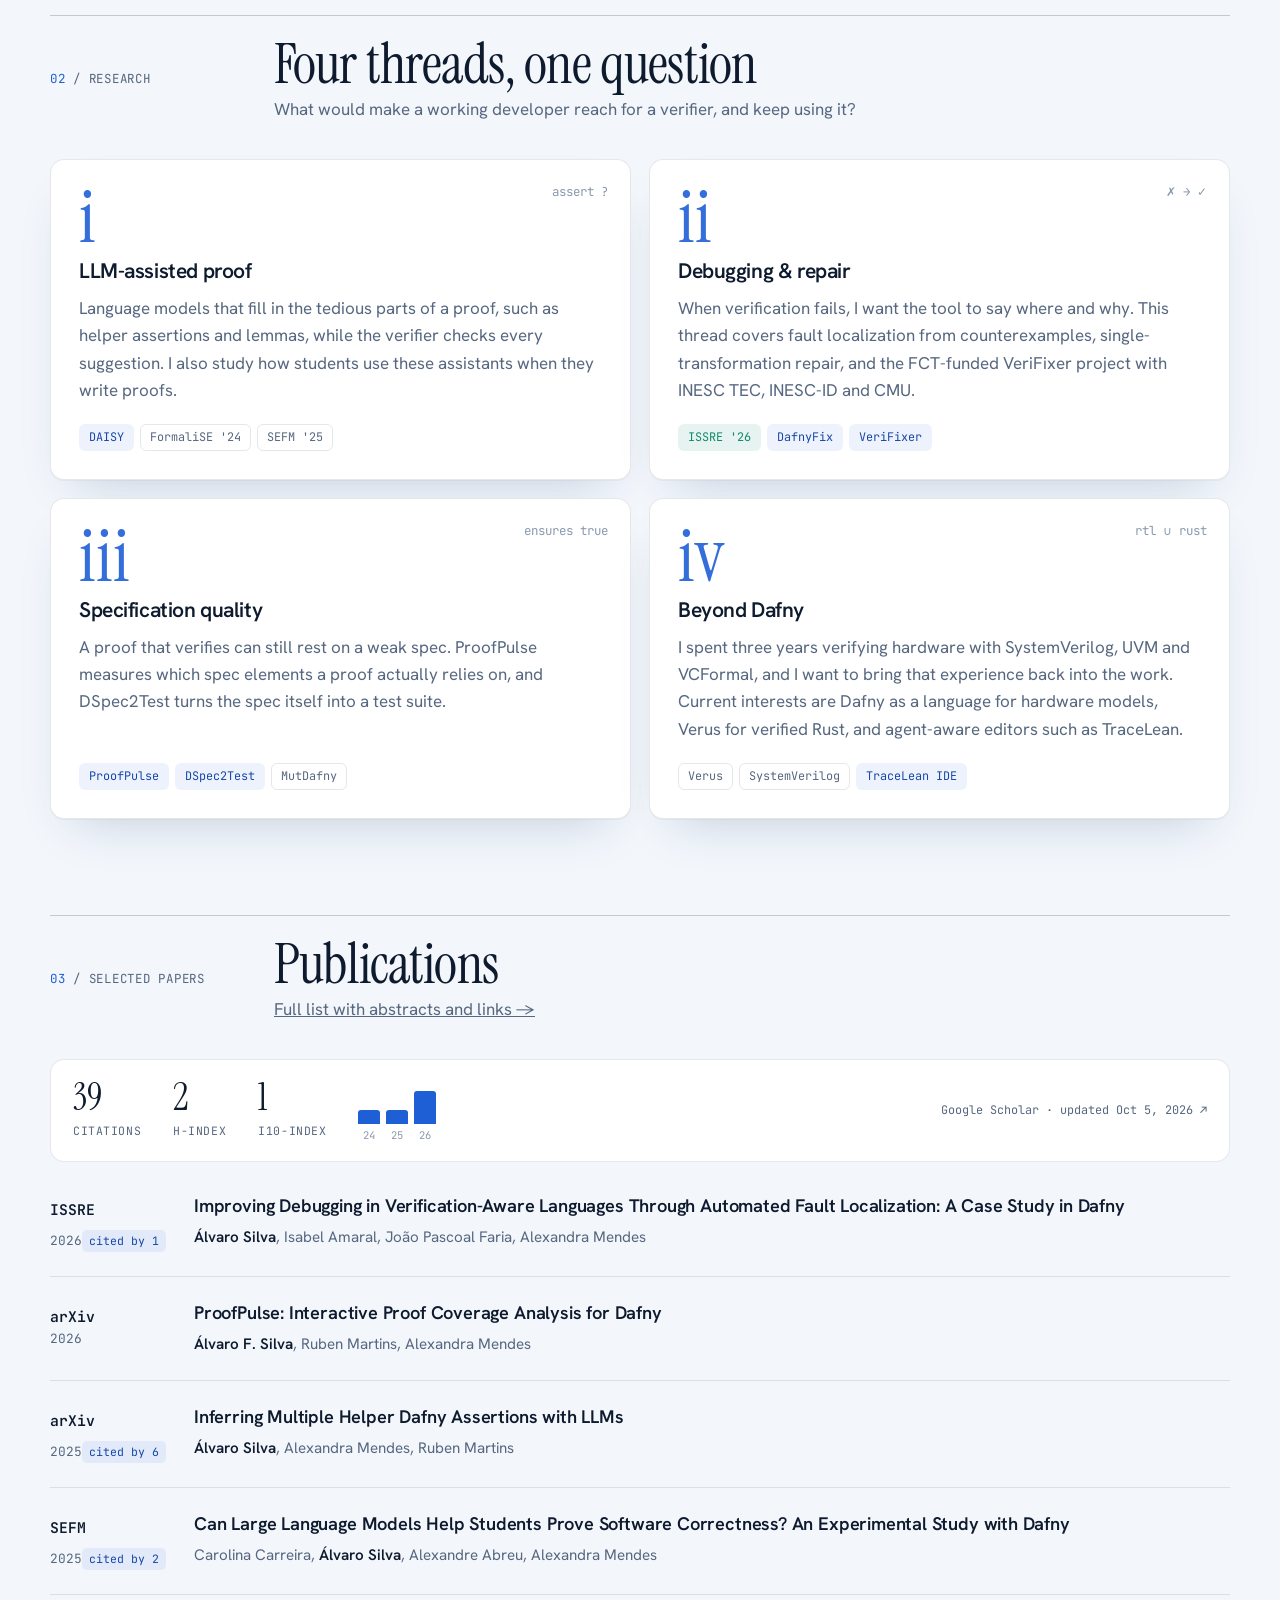
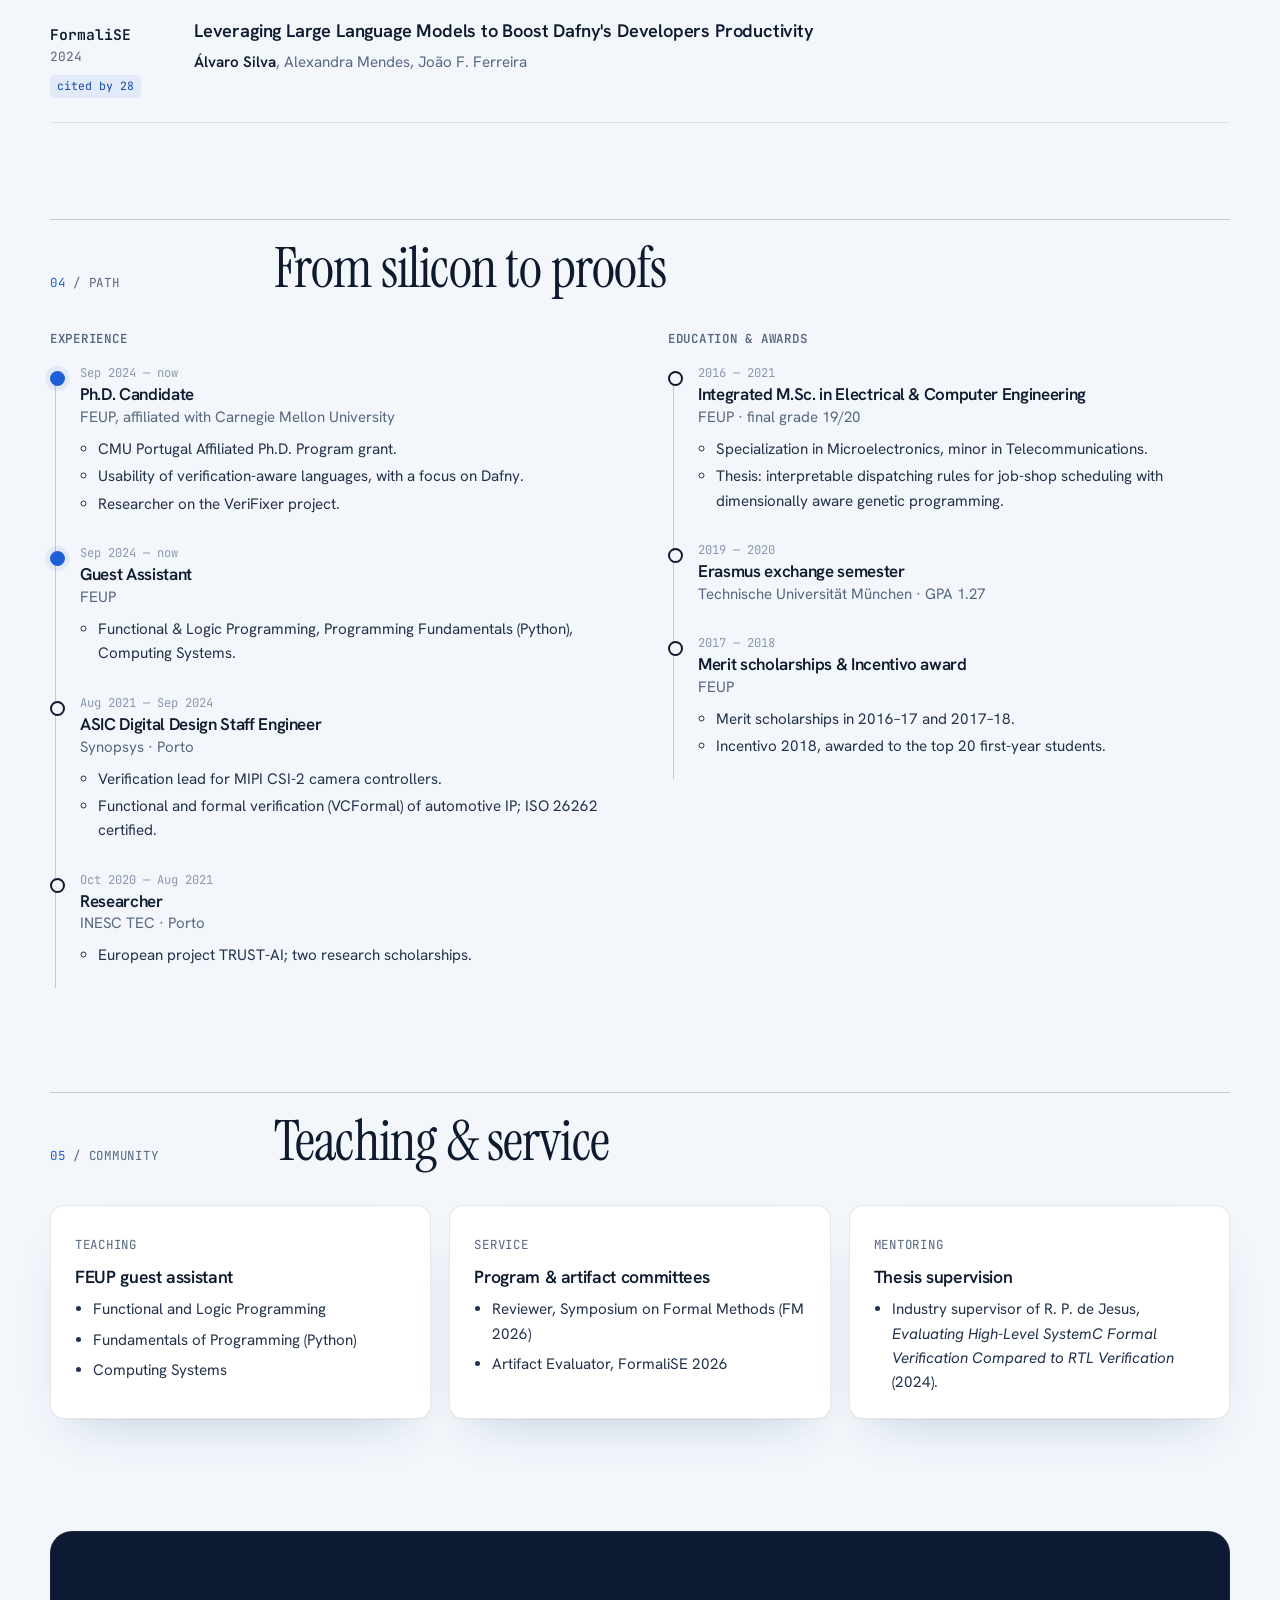
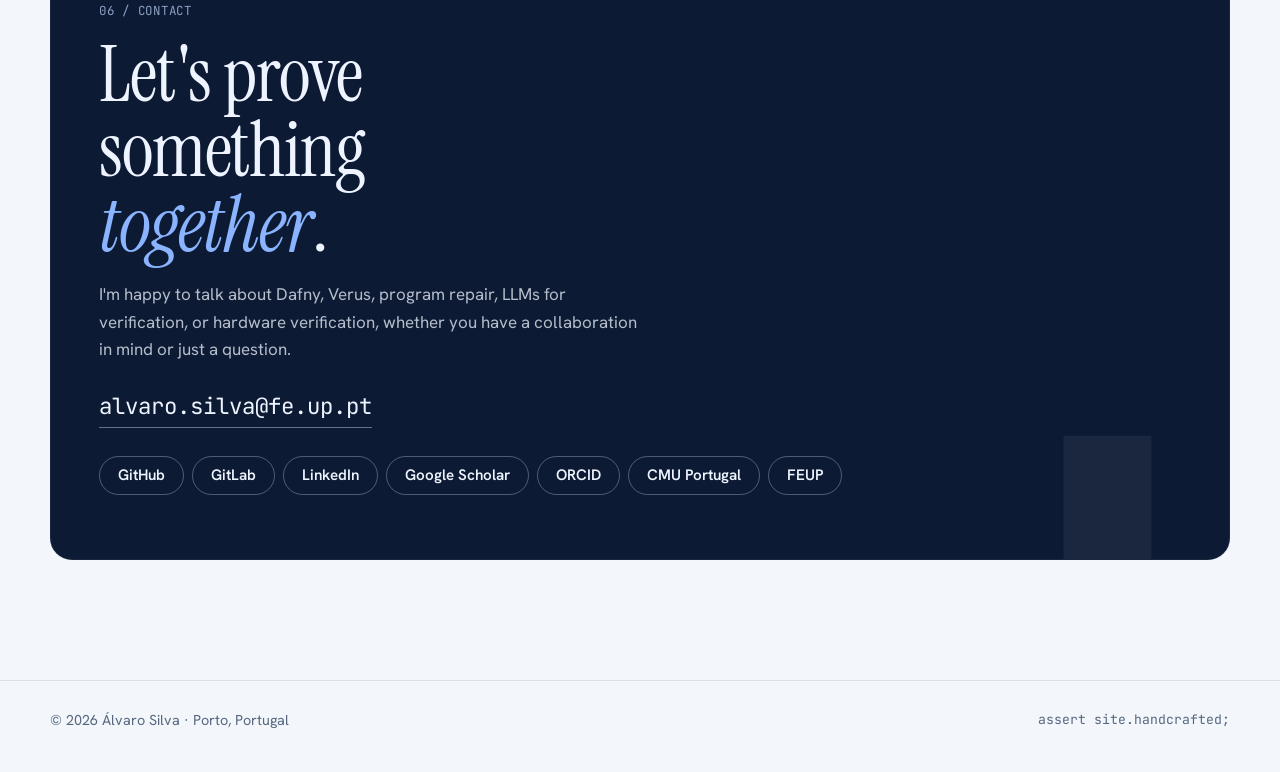
==== commit 090cf5c5: "Redesign site and add scheduled Scholar/GitHub/GitLab data snapshots - New "verified" design shared " ====
--- a/index.html
+++ b/index.html
@@ -3,1051 +3,598 @@
 <head>
 	<meta charset="utf-8">
 	<meta name="viewport" content="width=device-width, initial-scale=1">
-	<meta name="description" content="Álvaro Silva - Ph.D. candidate in software engineering, research on verification-aware languages, Dafny, Verus, and hardware verification.">
-	<title>Álvaro Silva | Research, Verification, and Engineering</title>
+	<title>Álvaro Silva · Formal verification, made usable</title>
+	<meta name="description" content="Álvaro Silva: Ph.D. candidate at FEUP and CMU Portugal working on the usability of verification-aware languages such as Dafny, including LLM-assisted proofs, fault localization, and specification quality.">
+	<meta property="og:title" content="Álvaro Silva · Formal verification, made usable">
+	<meta property="og:description" content="Ph.D. candidate at FEUP and CMU Portugal researching the usability of Dafny and other verification-aware languages.">
+	<meta property="og:image" content="assets/alvaro.jpg">
+	<link rel="icon" href="data:image/svg+xml,<svg xmlns='http://www.w3.org/2000/svg' viewBox='0 0 64 64'><rect width='64' height='64' rx='14' fill='%231f5fd6'/><text x='50%25' y='56%25' text-anchor='middle' dominant-baseline='middle' font-family='Georgia,serif' font-size='40' fill='%23ffffff'>Á</text></svg>">
 	<link rel="preconnect" href="https://fonts.googleapis.com">
 	<link rel="preconnect" href="https://fonts.gstatic.com" crossorigin>
-	<link href="https://fonts.googleapis.com/css2?family=Fraunces:opsz,wght@9..144,600;9..144,700&family=Manrope:wght@400;500;600;700;800&family=Sora:wght@600;700&display=swap" rel="stylesheet">
+	<link href="https://fonts.googleapis.com/css2?family=Hanken+Grotesk:wght@400;500;600;700&family=Instrument+Serif:ital@0;1&family=JetBrains+Mono:wght@400;500&display=swap" rel="stylesheet">
+	<script>try{const t=localStorage.getItem('theme');if(t)document.documentElement.setAttribute('data-theme',t);}catch(e){}</script>
+	<link rel="stylesheet" href="assets/site.css">
 	<style>
-		:root {
-			--bg: #f5f1ea;
-			--bg-alt: #ece5db;
-			--surface: rgba(255, 255, 255, 0.72);
-			--surface-strong: #ffffff;
-			--text: #17212b;
-			--muted: #5c6773;
-			--line: rgba(23, 33, 43, 0.10);
-			--accent: #0f766e;
-			--accent-strong: #134e4a;
-			--accent-soft: rgba(15, 118, 110, 0.12);
-			--shadow: 0 22px 60px rgba(23, 33, 43, 0.10);
-			--radius-xl: 30px;
-			--radius-lg: 22px;
-			--radius-md: 16px;
-			--max-width: 1160px;
-		}
-
-		* {
-			box-sizing: border-box;
-		}
-
-		html {
-			scroll-behavior: smooth;
-		}
-
-		body {
-			margin: 0;
-			color: var(--text);
-			background:
-				radial-gradient(circle at top left, rgba(15, 118, 110, 0.16), transparent 28%),
-				radial-gradient(circle at 85% 10%, rgba(180, 83, 9, 0.14), transparent 26%),
-				linear-gradient(180deg, var(--bg) 0%, #f7f3ee 45%, #f2ece4 100%);
-			font-family: "Manrope", sans-serif;
-			line-height: 1.6;
-			min-height: 100vh;
-			overflow-x: hidden;
-		}
-
-		body::before {
-			content: "";
-			position: fixed;
-			inset: 0;
-			pointer-events: none;
-			background-image:
-				linear-gradient(rgba(23, 33, 43, 0.03) 1px, transparent 1px),
-				linear-gradient(90deg, rgba(23, 33, 43, 0.03) 1px, transparent 1px);
-			background-size: 36px 36px;
-			mask-image: linear-gradient(180deg, rgba(0, 0, 0, 0.18), transparent 82%);
-			opacity: 0.65;
-		}
-
-		a {
-			color: inherit;
-			text-decoration: none;
-		}
-
-		a:hover {
-			color: var(--accent-strong);
-		}
-
-		.page {
-			width: min(calc(100% - 32px), var(--max-width));
-			margin: 0 auto;
-			position: relative;
-			z-index: 1;
-		}
-
-		.topbar {
-			position: sticky;
-			top: 16px;
-			z-index: 20;
-			margin: 16px auto 0;
-			border: 1px solid var(--line);
-			border-radius: 24px;
-			background: rgba(255, 255, 255, 0.65);
-			backdrop-filter: blur(16px);
-			display: flex;
-			align-items: center;
-			justify-content: space-between;
-			padding: 16px 22px;
-			gap: 16px;
-			box-shadow: 0 10px 30px rgba(23, 33, 43, 0.06);
-		}
-
-		.brand {
-			display: flex;
-			align-items: center;
-			gap: 14px;
-			min-width: 0;
-		}
-
-		.brand-text {
-			display: grid;
-			min-width: 0;
-		}
-
-		.brand-text strong {
-			font-size: 1.02rem;
-			line-height: 1.05;
-		}
-
-		.brand-text span {
-			font-size: 0.88rem;
-			color: var(--muted);
-			white-space: nowrap;
-			overflow: hidden;
-			text-overflow: ellipsis;
-		}
-
-		.social-links {
-			display: flex;
-			align-items: center;
-			justify-content: flex-end;
-			gap: 10px;
-			flex-wrap: wrap;
-		}
-
-		.social-link {
-			width: 40px;
-			height: 40px;
-			border-radius: 50%;
-			display: inline-grid;
-			place-items: center;
-			background: rgba(15, 118, 110, 0.08);
-			border: 1px solid rgba(15, 118, 110, 0.12);
-			color: var(--accent-strong);
-			transition: transform 0.18s ease, background 0.18s ease, box-shadow 0.18s ease;
-		}
-
-		.social-link:hover {
-			transform: translateY(-1px);
-			background: rgba(15, 118, 110, 0.14);
-			box-shadow: 0 10px 18px rgba(15, 118, 110, 0.12);
-		}
-
-		.social-link svg {
-			width: 18px;
-			height: 18px;
-			fill: currentColor;
-		}
-
-		.nav {
-			display: flex;
-			flex-wrap: wrap;
-			align-items: center;
-			justify-content: flex-end;
-			gap: 12px 16px;
-			font-size: 0.95rem;
-		}
-
-		.nav a {
-			color: var(--muted);
-		}
-
-		.nav a:hover {
-			color: var(--text);
-		}
-
-		.hero {
-			padding: 34px 0 20px;
-		}
+		/* ---------- Hero ---------- */
+		.hero { padding: 64px 0 0; }
 
 		.hero-grid {
 			display: grid;
-			grid-template-columns: 0.78fr 1.62fr;
-			gap: 28px;
-			align-items: stretch;
-		}
-
-		.hero-main,
-		.hero-side,
-		.panel,
-		.feature,
-		.timeline-item,
-		.publication,
-		.contact-card {
-			border: 1px solid var(--line);
-			background: var(--surface);
-			backdrop-filter: blur(16px);
+			grid-template-columns: 1.2fr 0.8fr;
+			gap: 56px;
+			align-items: center;
+		}
+
+		.hero-grid > * { min-width: 0; }
+
+		.hero h1 { font-size: clamp(3.2rem, 7.4vw, 6.4rem); margin-top: 18px; }
+
+		.hero-lede {
+			margin-top: 28px;
+			max-width: 56ch;
+			font-size: 1.12rem;
+			color: var(--ink-soft);
+		}
+
+		.hero-lede a { text-decoration-color: var(--line-strong); text-underline-offset: 3px; }
+		.hero-lede a:hover { text-decoration-color: var(--accent); }
+
+		.hero-actions { display: flex; flex-wrap: wrap; gap: 10px; margin-top: 32px; }
+
+		.portrait-stage { position: relative; padding-bottom: 92px; }
+
+		.portrait {
+			position: relative;
+			border-radius: 18px;
+			overflow: hidden;
+			aspect-ratio: 4 / 5;
+			background: #dfe7f2;
 			box-shadow: var(--shadow);
 		}
 
-		.hero-main {
-			padding: 34px;
-			border-radius: var(--radius-xl);
+		.portrait img { width: 100%; height: 100%; object-fit: cover; object-position: 50% 30%; }
+
+		.portrait figcaption {
+			position: absolute;
+			top: 14px;
+			right: 14px;
+			padding: 4px 9px;
+			border-radius: 6px;
+			background: rgba(13, 26, 51, 0.62);
+			backdrop-filter: blur(6px);
+			color: var(--on-dark);
+			font-family: var(--mono);
+			font-size: 0.7rem;
+		}
+
+		.portrait-stage .code {
+			position: absolute;
+			left: -64px;
+			right: 24px;
+			bottom: 0;
+		}
+
+		.status-verifying, .status-done { display: inline-flex; align-items: center; gap: 6px; }
+		.status-done { display: none; }
+		.verified .status-verifying { display: none; }
+		.verified .status-done { display: inline-flex; }
+
+		.spinner {
+			width: 10px; height: 10px; border-radius: 50%;
+			border: 2px solid rgba(255, 255, 255, 0.2); border-top-color: var(--code-kw);
+			animation: spin 0.8s linear infinite;
+		}
+
+		@keyframes spin { to { transform: rotate(360deg); } }
+
+		.facts {
+			display: grid;
+			grid-template-columns: repeat(4, 1fr);
+			margin-top: 72px;
+			border-top: 1px solid var(--line-strong);
+			border-bottom: 1px solid var(--line);
+		}
+
+		.fact { padding: 18px 20px 18px 0; }
+		.fact + .fact { padding-left: 20px; border-left: 1px solid var(--line); }
+		.fact .kicker { display: block; margin-bottom: 4px; }
+		.fact strong { font-weight: 600; font-size: 0.98rem; }
+
+		@media (max-width: 980px) {
+			.hero-grid { grid-template-columns: 1fr; gap: 40px; }
+			.portrait-stage { max-width: 460px; }
+			.portrait-stage .code { left: 24px; right: -12px; }
+			.facts { grid-template-columns: 1fr 1fr; }
+			.fact:nth-child(3) { padding-left: 0; border-left: 0; }
+			.fact:nth-child(n+3) { border-top: 1px solid var(--line); }
+		}
+
+		@media (max-width: 560px) {
+			.hero { padding-top: 36px; }
+			.portrait-stage { padding-bottom: 0; }
+			.portrait-stage .code { position: relative; left: 0; right: 0; margin-top: -40px; margin-inline: 10px; }
+			.facts { grid-template-columns: 1fr; }
+			.fact, .fact + .fact { padding-left: 0; border-left: 0; }
+			.fact + .fact { border-top: 1px solid var(--line); }
+		}
+
+		/* ---------- News log ---------- */
+		.log { list-style: none; margin: 0; padding: 0; }
+
+		.log li {
+			display: grid;
+			grid-template-columns: 200px 1fr;
+			gap: 24px;
+			padding: 16px 0;
+			border-bottom: 1px dashed var(--line);
+			align-items: baseline;
+		}
+
+		.log time { font-family: var(--mono); font-size: 0.82rem; color: var(--muted); }
+		.log .chip { margin-right: 8px; vertical-align: 1px; }
+		.log a { text-underline-offset: 3px; text-decoration-color: var(--line-strong); }
+
+		@media (max-width: 720px) { .log li { grid-template-columns: 1fr; gap: 4px; } }
+
+		/* ---------- Research threads ---------- */
+		.threads { display: grid; grid-template-columns: repeat(2, 1fr); gap: 18px; }
+
+		.thread {
+			position: relative;
+			display: grid;
+			grid-template-rows: auto auto 1fr auto;
+			gap: 12px;
+			padding: 28px;
+			overflow: hidden;
+		}
+
+		.thread .num {
+			font-family: var(--serif);
+			font-size: 4.6rem;
+			line-height: 0.8;
+			color: var(--accent);
+			opacity: 0.9;
+		}
+
+		.thread h3 { font-size: 1.32rem; }
+		.thread p { color: var(--muted); }
+
+		.thread .outputs { display: flex; flex-wrap: wrap; gap: 6px; padding-top: 8px; }
+
+		.thread .glyph {
+			position: absolute;
+			right: 22px;
+			top: 22px;
+			font-family: var(--mono);
+			font-size: 0.78rem;
+			color: var(--faint);
+		}
+
+		@media (max-width: 760px) { .threads { grid-template-columns: 1fr; } .thread { padding: 22px; } }
+
+		/* ---------- Path ---------- */
+		.path { display: grid; grid-template-columns: 1fr 1fr; gap: 56px; }
+		.path h3.kicker { margin-bottom: 18px; }
+
+		.steps { list-style: none; margin: 0; padding: 0; position: relative; }
+		.steps::before { content: ""; position: absolute; left: 5px; top: 8px; bottom: 8px; width: 1px; background: var(--line-strong); }
+
+		.step { position: relative; padding: 0 0 28px 30px; }
+		.step::before {
+			content: ""; position: absolute; left: 0; top: 7px;
+			width: 11px; height: 11px; border-radius: 50%;
+			background: var(--bg); border: 2px solid var(--ink);
+		}
+		.step.now::before { background: var(--accent); border-color: var(--accent); box-shadow: 0 0 0 5px var(--accent-wash); }
+
+		.step h4 { font-size: 1.06rem; }
+		.step .where { color: var(--muted); font-size: 0.94rem; }
+		.step .when { font-family: var(--mono); font-size: 0.76rem; color: var(--faint); display: block; margin-bottom: 2px; }
+		.step ul { margin: 8px 0 0; padding-left: 18px; color: var(--ink-soft); font-size: 0.95rem; }
+		.step li + li { margin-top: 3px; }
+
+		@media (max-width: 860px) { .path { grid-template-columns: 1fr; gap: 24px; } }
+
+		/* ---------- Teaching & service ---------- */
+		.trio { display: grid; grid-template-columns: repeat(3, 1fr); gap: 18px; }
+		.trio .card h3 { font-size: 1.1rem; margin: 10px 0 10px; }
+		.trio ul { margin: 0; padding-left: 18px; color: var(--ink-soft); font-size: 0.95rem; }
+		.trio li + li { margin-top: 6px; }
+		@media (max-width: 860px) { .trio { grid-template-columns: 1fr; } }
+
+		/* ---------- Contact ---------- */
+		.contact {
+			margin-top: 112px;
+			padding: 64px 48px;
+			border-radius: 22px;
+			background: var(--code-bg);
+			color: var(--on-dark);
+			border: 1px solid rgba(255, 255, 255, 0.06);
 			position: relative;
 			overflow: hidden;
 		}
 
-		.hero-rail {
-			display: grid;
-			gap: 16px;
-			align-content: start;
-		}
-
-		.hero-photo {
-			padding: 0;
-			border-radius: var(--radius-xl);
-			overflow: hidden;
-			background: linear-gradient(160deg, rgba(15, 118, 110, 0.92), rgba(19, 78, 74, 0.86));
-			height: 100%;
-		}
-
-		.nav-card {
-			padding: 20px;
-			border-radius: var(--radius-xl);
-			display: grid;
-			gap: 14px;
-			align-content: start;
-			justify-items: stretch;
-		}
-
-		.nav-card h2 {
-			font-family: "Sora", "Manrope", sans-serif;
-			font-size: 1.45rem;
-			margin: 0;
-		}
-
-		.nav-links {
-			display: grid;
-			gap: 10px;
-		}
-
-		.nav-link {
-			display: flex;
-			align-items: center;
-			justify-content: space-between;
-			gap: 12px;
-			padding: 14px 16px;
-			border-radius: 18px;
-			border: 1px solid rgba(15, 118, 110, 0.12);
-			background: rgba(15, 118, 110, 0.08);
-			color: var(--accent-strong);
-			font-weight: 800;
-		}
-
-		.nav-link span {
-			color: var(--muted);
-			font-weight: 600;
-		}
-
-		.nav-link:hover {
-			background: rgba(15, 118, 110, 0.14);
-		}
-
-		.hero-photo img {
-			width: 100%;
-			height: 100%;
-			display: block;
-			object-fit: cover;
-			object-position: 10% center;
-		}
-
-		.hero-main::after {
-			content: "";
+		.contact::after {
+			content: "∎";
 			position: absolute;
-			inset: auto -8% -24% auto;
-			width: 320px;
-			height: 320px;
-			border-radius: 50%;
-			background: radial-gradient(circle, rgba(15, 118, 110, 0.16), transparent 68%);
-			pointer-events: none;
-		}
-
-		.eyebrow {
-			display: inline-flex;
-			align-items: center;
-			gap: 10px;
-			padding: 8px 14px;
-			border-radius: 999px;
-			background: var(--accent-soft);
-			color: var(--accent-strong);
-			font-size: 0.85rem;
-			font-weight: 700;
-			letter-spacing: 0.02em;
-			margin-bottom: 18px;
-		}
-
-		h1,
-		h2,
-		h3,
-		h4 {
-			margin: 0;
-			line-height: 1.06;
-			letter-spacing: -0.03em;
-		}
-
-		h1 {
-			font-family: "Sora", "Manrope", sans-serif;
-			font-size: clamp(2.25rem, 4.1vw, 3.9rem);
-			max-width: 11.5ch;
-		}
-
-		.hero-copy {
-			margin: 18px 0 0;
-			max-width: 63ch;
-			font-size: 1.07rem;
-			color: var(--muted);
-		}
-
-		.hero-actions {
-			display: flex;
-			flex-wrap: wrap;
-			gap: 12px;
-			margin-top: 28px;
-		}
-
-		.hero-links {
-			display: flex;
-			flex-wrap: wrap;
-			gap: 12px;
-			margin: 16px 0 14px;
-		}
-
-		.button {
-			display: inline-flex;
-			align-items: center;
-			justify-content: center;
-			gap: 10px;
-			padding: 13px 18px;
-			border-radius: 999px;
-			border: 1px solid transparent;
-			font-weight: 700;
-			transition: transform 0.18s ease, box-shadow 0.18s ease, background 0.18s ease;
-		}
-
-		.button:hover {
-			transform: translateY(-1px);
-			box-shadow: 0 14px 28px rgba(15, 118, 110, 0.18);
-		}
-
-		.button.primary {
-			background: linear-gradient(145deg, var(--accent), var(--accent-strong));
-			color: #fff;
-		}
-
-		.button.secondary {
-			background: rgba(255, 255, 255, 0.8);
-			border-color: rgba(23, 33, 43, 0.12);
-		}
-
-		.hero-points {
-			display: grid;
-			grid-template-columns: repeat(3, minmax(0, 1fr));
-			gap: 12px;
-			margin-top: 28px;
-		}
-
-		.point {
-			padding: 16px;
-			border-radius: 18px;
-			background: rgba(255, 255, 255, 0.66);
-			border: 1px solid rgba(23, 33, 43, 0.08);
-		}
-
-		.point strong {
-			display: block;
-			font-size: 1.05rem;
-			margin-bottom: 4px;
-		}
-
-		.point span {
-			font-size: 0.92rem;
-			color: var(--muted);
-		}
-
-		.hero-side {
-			padding: 22px;
-			border-radius: var(--radius-xl);
-			display: grid;
-			gap: 14px;
-			align-content: start;
-			justify-items: stretch;
-		}
-
-		.portrait {
-			min-height: 260px;
-			border-radius: var(--radius-xl);
-			background: linear-gradient(160deg, rgba(15, 118, 110, 0.92), rgba(19, 78, 74, 0.86));
-			color: #fff;
-			padding: 0;
-			position: relative;
-			overflow: hidden;
-			aspect-ratio: 0.9 / 1;
-		}
-
-		.portrait img {
-			position: absolute;
-			inset: 0;
-			width: 100%;
-			height: 100%;
-			object-fit: cover;
-			object-position: 12% center;
-			filter: saturate(1.02) contrast(1.02);
-		}
-
-		.portrait::before {
-			content: "";
-			position: absolute;
-			inset: 0;
-			background: linear-gradient(180deg, rgba(8, 15, 20, 0.10) 0%, rgba(8, 15, 20, 0.18) 52%, rgba(8, 15, 20, 0.58) 100%);
-			z-index: 0;
-		}
-
-		.portrait::after {
-			content: "";
-			position: absolute;
-			inset: auto -10% -18% auto;
-			width: 170px;
-			height: 170px;
-			border-radius: 50%;
-			background: rgba(255, 255, 255, 0.10);
-		}
-
-		.chip {
-			display: inline-flex;
-			align-items: center;
-			gap: 8px;
-			padding: 8px 12px;
-			border-radius: 999px;
-			background: rgba(255, 255, 255, 0.14);
-			border: 1px solid rgba(255, 255, 255, 0.18);
-			color: #fff;
-			font-size: 0.84rem;
-			font-weight: 700;
-		}
-
-		.side-list {
-			display: grid;
-			gap: 12px;
-		}
-
-		.side-item {
-			padding: 14px 16px;
-			border-radius: 18px;
-			background: rgba(255, 255, 255, 0.68);
-			border: 1px solid rgba(23, 33, 43, 0.08);
-		}
-
-		.side-item strong {
-			display: block;
-			margin-bottom: 4px;
-		}
-
-		.side-item span {
-			color: var(--muted);
-			font-size: 0.92rem;
-		}
-
-		.section {
-			padding: 34px 0 0;
-		}
-
-		.section-head {
-			display: flex;
-			flex-wrap: wrap;
-			justify-content: space-between;
-			align-items: end;
-			gap: 14px;
-			margin-bottom: 18px;
-		}
-
-		.section-head > div {
-			flex: 1 1 auto;
-		}
-
-		.section-head h2 {
-			font-family: "Sora", "Manrope", sans-serif;
-			font-size: clamp(2rem, 4vw, 3rem);
-		}
-
-		.section-head p {
-			margin: 0;
-			max-width: none;
-			color: var(--muted);
-			font-size: 0.96rem;
-		}
-
-		.panel {
-			border-radius: var(--radius-xl);
-			padding: 26px;
-		}
-
-		.feature-grid {
-			display: grid;
-			grid-template-columns: repeat(4, minmax(0, 1fr));
-			gap: 16px;
-		}
-
-		.feature {
-			border-radius: 24px;
-			padding: 22px;
-			background: rgba(255, 255, 255, 0.72);
-			min-height: 100%;
-			display: grid;
-			gap: 14px;
-		}
-
-		.feature h3 {
-			font-size: 1.15rem;
-		}
-
-		.feature p {
-			margin: 0;
-			color: var(--muted);
-		}
-
-		.feature .tag {
-			display: inline-flex;
-			align-items: center;
-			justify-content: center;
-			width: fit-content;
-			padding: 7px 11px;
-			border-radius: 999px;
-			background: var(--accent-soft);
-			color: var(--accent-strong);
-			font-size: 0.78rem;
-			font-weight: 800;
-			letter-spacing: 0.05em;
-			text-transform: uppercase;
-		}
-
-		.timeline {
-			display: grid;
-			gap: 14px;
-		}
-
-		.timeline-item {
-			border-radius: 22px;
-			padding: 20px 22px;
-			display: grid;
-			gap: 10px;
-			background: rgba(255, 255, 255, 0.72);
-		}
-
-		.timeline-top {
-			display: flex;
-			flex-wrap: wrap;
-			justify-content: space-between;
-			gap: 12px;
-			align-items: baseline;
-		}
-
-		.timeline-top h3 {
-			font-size: 1.1rem;
-		}
-
-		.timeline-top span {
-			color: var(--muted);
-			font-size: 0.94rem;
-		}
-
-		.timeline-item ul {
-			margin: 0;
-			padding-left: 1.1rem;
-			color: var(--muted);
-		}
-
-		.timeline-item li + li {
-			margin-top: 6px;
-		}
-
-		.grid-two {
-			display: grid;
-			grid-template-columns: 1fr 1fr;
-			gap: 16px;
-		}
-
-		.publication {
-			border-radius: 22px;
-			padding: 20px;
-			background: rgba(255, 255, 255, 0.72);
-			display: grid;
-			gap: 10px;
-		}
-
-		.publication strong {
-			font-size: 1rem;
-		}
-
-		.publication span {
-			color: var(--muted);
-			font-size: 0.94rem;
-		}
-
-		.contact-grid {
-			display: grid;
-			grid-template-columns: 1.1fr 0.9fr;
-			gap: 16px;
-		}
-
-		.contact-card {
-			border-radius: 24px;
-			padding: 24px;
-			background: rgba(255, 255, 255, 0.72);
-			grid-column: 1 / -1;
-		}
-
-		.contact-links {
-			display: flex;
-			flex-wrap: wrap;
-			gap: 10px;
-			margin-top: 18px;
-		}
-
-		.contact-links a {
-			display: inline-flex;
-			align-items: center;
-			padding: 10px 14px;
-			border-radius: 999px;
-			background: rgba(15, 118, 110, 0.08);
-			border: 1px solid rgba(15, 118, 110, 0.12);
-			font-weight: 700;
-			color: var(--accent-strong);
-		}
-
-		.footer {
-			padding: 26px 0 42px;
-			color: var(--muted);
-			font-size: 0.94rem;
-		}
-
-		.footer-inner {
-			display: flex;
-			flex-wrap: wrap;
-			justify-content: space-between;
-			gap: 12px;
-			align-items: center;
-			padding-top: 16px;
-			border-top: 1px solid rgba(23, 33, 43, 0.10);
-		}
-
-		.reveal {
-			animation: rise 0.7s ease both;
-		}
-
-		.delay-1 { animation-delay: 0.08s; }
-		.delay-2 { animation-delay: 0.16s; }
-		.delay-3 { animation-delay: 0.24s; }
-		.delay-4 { animation-delay: 0.32s; }
-
-		@keyframes rise {
-			from {
-				opacity: 0;
-				transform: translateY(18px);
-			}
-			to {
-				opacity: 1;
-				transform: translateY(0);
-			}
-		}
-
-		@media (max-width: 1024px) {
-			.hero-grid,
-			.feature-grid,
-			.grid-two,
-			.contact-grid {
-				grid-template-columns: 1fr;
-			}
-
-			.hero-photo {
-				aspect-ratio: 1 / 1;
-				max-width: 420px;
-			}
-
-			.feature-grid {
-				grid-template-columns: repeat(2, minmax(0, 1fr));
-			}
-		}
-
-		@media (max-width: 720px) {
-			.page {
-				width: min(calc(100% - 22px), var(--max-width));
-			}
-
-			.topbar {
-				position: static;
-				border-radius: 20px;
-				padding: 12px 14px;
-				gap: 8px;
-			}
-
-			.brand-text strong {
-				font-size: 0.96rem;
-			}
-
-			.brand-text span {
-				font-size: 0.8rem;
-			}
-
-			.social-link {
-				width: 32px;
-				height: 32px;
-			}
-
-			.social-link svg {
-				width: 14px;
-				height: 14px;
-			}
-
-			.social-links {
-				gap: 6px;
-			}
-
-			.nav {
-				justify-content: flex-start;
-			}
-
-			.social-links {
-				justify-content: flex-start;
-			}
-
-			.hero {
-				padding-top: 18px;
-			}
-
-			.hero-main,
-			.hero-photo,
-			.nav-card,
-			.panel {
-				padding: 22px;
-				border-radius: 24px;
-			}
-
-			h1 {
-				font-size: clamp(2.5rem, 14vw, 4rem);
-			}
-
-			.hero-points,
-			.feature-grid {
-				grid-template-columns: 1fr;
-			}
-
-			.hero-photo {
-				max-width: none;
-				aspect-ratio: 4 / 5;
-			}
-
-			.hero-copy {
-				font-size: 1rem;
-			}
-
-			.section {
-				padding-top: 26px;
-			}
-		}
+			right: 40px;
+			bottom: -40px;
+			font-size: 16rem;
+			line-height: 1;
+			color: var(--on-dark);
+			opacity: 0.06;
+		}
+
+		.contact .kicker { color: var(--code-dim); }
+		.contact h2 { font-size: clamp(2.6rem, 6vw, 4.8rem); margin-top: 14px; max-width: 14ch; }
+		.contact h2 em { color: var(--code-kw); }
+		.contact p { margin-top: 18px; max-width: 54ch; color: rgba(238, 244, 255, 0.75); }
+		.contact .email {
+			display: inline-block;
+			margin-top: 26px;
+			font-family: var(--mono);
+			font-size: clamp(1rem, 2.6vw, 1.4rem);
+			color: var(--on-dark);
+			text-decoration: none;
+			border-bottom: 1px solid rgba(238, 244, 255, 0.4);
+			padding-bottom: 2px;
+			word-break: break-all;
+		}
+		.contact .email:hover { border-color: var(--on-dark); }
+		.contact .socials { margin-top: 28px; position: relative; z-index: 1; }
+		.contact .btn { color: var(--on-dark); border-color: rgba(238, 244, 255, 0.3); }
+		.contact .btn:hover { border-color: var(--on-dark); }
+
+		@media (max-width: 560px) { .contact { padding: 40px 22px; } }
 	</style>
 </head>
 <body>
-	<div class="page">
-		<header class="topbar reveal">
-			<div class="brand">
-				<div class="brand-text">
-					<strong>Álvaro Silva</strong>
-					<span>Verification, research, and practical software engineering</span>
-				</div>
-			</div>
-			<div class="social-links" aria-label="Social links">
-					<a class="social-link" href="mailto:alvaro.silva@fe.up.pt" aria-label="Email" title="Email">
-					<svg viewBox="0 0 24 24" aria-hidden="true"><path d="M4 5h16a2 2 0 0 1 2 2v10a2 2 0 0 1-2 2H4a2 2 0 0 1-2-2V7a2 2 0 0 1 2-2Zm0 3.2V17h16V8.2l-8 5.2-8-5.2ZM5.3 7l6.7 4.36L18.7 7H5.3Z"/></svg>
-				</a>
-				<a class="social-link" href="https://www.linkedin.com/in/AlvaroFestasSilva/" target="_blank" rel="noreferrer" aria-label="LinkedIn" title="LinkedIn">
-					<svg viewBox="0 0 24 24" aria-hidden="true"><path d="M6.94 6.5A1.94 1.94 0 1 1 3.06 6.5a1.94 1.94 0 0 1 3.88 0ZM3.4 8.8h3.08V21H3.4V8.8Zm5.5 0h2.95v1.67h.04c.41-.78 1.43-1.61 2.94-1.61 3.15 0 3.73 2.07 3.73 4.76V21h-3.08v-5.03c0-1.2-.02-2.75-1.68-2.75-1.68 0-1.94 1.31-1.94 2.66V21H8.9V8.8Z"/></svg>
-				</a>
-				<a class="social-link" href="https://github.com/ricostynha1" target="_blank" rel="noreferrer" aria-label="GitHub" title="GitHub">
-					<svg viewBox="0 0 24 24" aria-hidden="true"><path d="M12 2.2a9.8 9.8 0 0 0-3.1 19.1c.5.1.7-.2.7-.5v-1.8c-2.8.6-3.4-1.2-3.4-1.2-.4-1-.9-1.3-.9-1.3-.8-.5.1-.5.1-.5.9.1 1.3 1 1.3 1 .8 1.3 2.1.9 2.6.7.1-.6.3-.9.5-1.1-2.2-.2-4.5-1.1-4.5-4.8 0-1.1.4-1.9 1-2.6-.1-.2-.4-1.2.1-2.5 0 0 .9-.3 2.8 1a9.6 9.6 0 0 1 5.2 0c1.9-1.3 2.8-1 2.8-1 .5 1.3.2 2.3.1 2.5.6.7 1 1.5 1 2.6 0 3.7-2.3 4.6-4.5 4.8.3.2.6.8.6 1.7v2.5c0 .3.2.6.7.5A9.8 9.8 0 0 0 12 2.2Z"/></svg>
-				</a>
-				<a class="social-link" href="https://gitlab.com/ricostynha" target="_blank" rel="noreferrer" aria-label="GitLab" title="GitLab">
-					<svg viewBox="0 0 24 24" aria-hidden="true"><path d="M12 21.2 8.2 9.4h7.6L12 21.2Zm0 0 3.8-11.8h5.1L12 21.2Zm0 0L3 9.4h5.2L12 21.2ZM3 9.4l2.5-7.6c.1-.4.7-.4.8 0l1.8 5.6H3Zm18 0h-5.1l1.8-5.6c.1-.4.7-.4.8 0L21 9.4Z"/></svg>
-				</a>
-				<a class="social-link" href="https://orcid.org/0009-0005-2941-9942" target="_blank" rel="noreferrer" aria-label="ORCID" title="ORCID">
-					<svg viewBox="0 0 24 24" aria-hidden="true"><path d="M11.9 2A10 10 0 1 0 22 12 10 10 0 0 0 11.9 2Zm-3.2 4.2v11.6H7V6.2h1.7Zm2.8 0c2.4 0 4.2 1.6 4.2 5.8 0 3.8-1.8 5.8-4.2 5.8H9.6V6.2h1.9Zm0 10c1.4 0 2.5-1.2 2.5-4.2 0-3.2-1.1-4.2-2.5-4.2h-.2v8.4h.2Z"/></svg>
-				</a>
-			</div>
-		</header>
-
-		<main class="container">
-			<section class="hero">
-				<div class="hero-grid">
-					<div class="hero-rail">
-						<div class="hero-photo reveal delay-1">
-							<img src="alvaro_photo_new.png" alt="Portrait of Álvaro Silva">
-						</div>
-						<aside class="nav-card reveal delay-2" aria-label="Site pages">
-							<h2>Open the full pages</h2>
-							<div class="nav-links">
-								<a class="nav-link" href="projects.html" target="_blank" rel="noreferrer">Projects <span>full page</span></a>
-								<a class="nav-link" href="publications.html" target="_blank" rel="noreferrer">Publications <span>full page</span></a>
-								<a class="nav-link" href="software.html" target="_blank" rel="noreferrer">Software <span>activity heat</span></a>
-							</div>
-						</aside>
-					</div>
-					<article class="hero-main reveal delay-2">
-						<div class="eyebrow">Ph.D. candidate at FEUP affiliated with CMU</div>
-						<div class="hero-links">
-							<a class="button secondary" href="https://cmuportugal.org/students/alvaro-silva/" target="_blank" rel="noreferrer">CMU page</a>
-							<a class="button secondary" href="https://sigarra.up.pt/feup/pt/func_geral.formview?p_codigo=604879" target="_blank" rel="noreferrer">FEUP page</a>
-						</div>
-						<h1>Building verification tools people actually want to use.</h1>
-						<p class="hero-copy">
-							I work at the intersection of formal methods, software engineering, and hardware verification.
-							My current research focuses on improving the usability of verification-aware languages, with a strong emphasis on Dafny,
-							alongside work on VeriFixer and adjacent verification ecosystems such as Verus. I am doing my Ph.D. under the supervision
-							of <a href="https://web.fe.up.pt/~afmendes/" target="_blank" rel="noreferrer">Alexandra Mendes</a> and
-							co-supervision of <a href="https://www.cs.cmu.edu/~rubenm/" target="_blank" rel="noreferrer">Ruben Martins</a>.
-						</p>
-						<div class="hero-actions">
-							<a class="button primary" href="#projects">Explore projects</a>
-							<a class="button secondary" href="#contact">Get in touch</a>
-						</div>
-						<div class="hero-points">
-							<div class="point">
-								<strong>Research</strong>
-								<span>Usability of verification-aware languages, Dafny, proof support, and AI-assisted verification.</span>
-							</div>
-							<div class="point">
-								<strong>Industry</strong>
-								<span>Four years in ASIC verification, with MIPI camera controllers and ISO 26262 experience.</span>
-							</div>
-							<div class="point">
-								<strong>Teaching</strong>
-								<span>Guest assistant in Functional Programming, Logic Programming, Python, and Computing Systems.</span>
-							</div>
-						</div>
-					</article>
-				</div>
-			</section>
-
-			<section class="section" id="projects">
-				<div class="section-head">
-					<div>
-						<h2>Featured work</h2>
+	<header class="nav">
+		<div class="wrap">
+			<a class="mark" href="index.html"><span class="mark-glyph">Á</span>Álvaro Silva</a>
+			<ul class="nav-links" id="nav-links">
+				<li><a href="#research">Research</a></li>
+				<li><a href="publications.html">Publications</a></li>
+				<li><a href="projects.html">Projects</a></li>
+				<li><a href="software.html">Software</a></li>
+				<li><a href="#contact">Contact</a></li>
+			</ul>
+			<div class="nav-tools">
+				<button class="icon-btn" id="theme-toggle" type="button" aria-label="Toggle dark mode" title="Toggle theme">
+					<svg viewBox="0 0 24 24" fill="none" stroke="currentColor" stroke-width="1.8" stroke-linecap="round" aria-hidden="true"><path d="M12 3a9 9 0 1 0 9 9 7 7 0 0 1-9-9Z"/></svg>
+				</button>
+				<button class="icon-btn menu-btn" id="menu-toggle" type="button" aria-label="Open menu" aria-expanded="false" aria-controls="nav-links">
+					<svg viewBox="0 0 24 24" fill="none" stroke="currentColor" stroke-width="1.8" stroke-linecap="round" aria-hidden="true"><path d="M4 7h16M4 12h16M4 17h16"/></svg>
+				</button>
+			</div>
+		</div>
+	</header>
+
+	<main class="wrap">
+		<!-- ================= HERO ================= -->
+		<section class="hero">
+			<div class="hero-grid">
+				<div>
+					<span class="chip ok"><span class="dot"></span>Ph.D. candidate · FEUP × CMU Portugal</span>
+					<h1 class="display">Making formal proofs <em>usable</em>.</h1>
+					<p class="hero-lede">
+						I'm Álvaro, a software-verification researcher in Porto. I build tools that make verification-aware languages like
+						<strong>Dafny</strong> easier to work with. That means LLMs that suggest the missing assertion, debuggers that point to
+						the line where a proof broke, and diagnostics that check whether a verified spec says anything useful.
+						I'm advised by <a href="https://web.fe.up.pt/~afmendes/" target="_blank" rel="noreferrer">Alexandra Mendes</a> (FEUP / INESC TEC)
+						and <a href="https://www.cs.cmu.edu/~rubenm/" target="_blank" rel="noreferrer">Ruben Martins</a> (Carnegie Mellon).
+					</p>
+					<div class="hero-actions">
+						<a class="btn solid" href="publications.html">
+							Read the papers
+							<svg viewBox="0 0 24 24" fill="none" stroke="currentColor" stroke-width="2" stroke-linecap="round" stroke-linejoin="round" aria-hidden="true"><path d="M5 12h14M13 6l6 6-6 6"/></svg>
+						</a>
+						<a class="btn" href="mailto:alvaro.silva@fe.up.pt">alvaro.silva@fe.up.pt</a>
 					</div>
 				</div>
-				<div class="feature-grid">
-					<article class="feature reveal delay-1">
-						<span class="tag">Research</span>
-						<h3>Dafny usability research</h3>
-						<p>
-							I investigate how AI and better tool feedback can improve the experience of writing and proving programs in Dafny.
-							The goal is not only stronger automation, but clearer proof workflows and more approachable formal development.
-						</p>
-					</article>
-					<article class="feature reveal delay-2">
-						<span class="tag">Project</span>
-						<h3>VeriFixer</h3>
-						<p>
-							Research on automated repair for verification-aware languages, starting with Dafny.
-							The project aims to reduce the gap between verification errors and actionable fixes.
-						</p>
-					</article>
-					<article class="feature reveal delay-3">
-						<span class="tag">Exploration</span>
-						<h3>Verus and verification ergonomics</h3>
-						<p>
-							Verus is a useful comparison point for thinking about how verification can integrate with systems programming.
-							It fits naturally into a broader story about making formal methods more usable and more widely adopted.
-						</p>
-					</article>
-					<article class="feature reveal delay-4">
-						<span class="tag">Industry</span>
-						<h3>MIPI camera controllers</h3>
-						<p>
-							As verification lead engineer, I built constrained-random environments, temporal assertions, and formal checks
-							for CSI-2 camera controllers in automotive-oriented contexts.
-						</p>
-					</article>
-				</div>
-			</section>
-
-			<section class="section" id="experience">
-				<div class="section-head">
-					<div>
-						<h2>Experience</h2>
+
+				<div class="portrait-stage">
+					<figure class="portrait" style="margin:0">
+						<img src="assets/alvaro.jpg" alt="Portrait of Álvaro Silva wearing glasses and a light-blue shirt" width="760" height="934">
+						<figcaption>fig. 1 — porto, pt</figcaption>
+					</figure>
+					<div class="code" id="spec" aria-label="A playful Dafny-style specification of Álvaro's research">
+						<div class="code-bar">
+							<span class="lights"><i></i><i></i><i></i></span>
+							<span>research.dfy</span>
+						</div>
+<pre><span class="kw">method</span> <span class="ty">Research</span>(dev: <span class="ty">Developer</span>) <span class="kw">returns</span> (p: <span class="ty">Proof</span>)
+  <span class="kw">requires</span> dev.writes(<span class="st">"Dafny"</span>)
+  <span class="kw">ensures</span>  p.verified &amp;&amp; p.understood
+  <span class="kw">ensures</span>  dev.effort &lt; <span class="kw">old</span>(dev.effort)</pre>
+						<div class="code-status">
+							<span class="status-verifying"><span class="spinner"></span>verifying…</span>
+							<span class="status-done ok"><svg viewBox="0 0 24 24" fill="none" stroke="currentColor" stroke-width="2.6" stroke-linecap="round" stroke-linejoin="round" aria-hidden="true"><path d="m5 12 5 5 9-10"/></svg>1 verified, 0 errors</span>
+						</div>
 					</div>
 				</div>
-				<div class="panel">
-					<div class="timeline">
-						<article class="timeline-item reveal delay-1">
-							<div class="timeline-top">
-								<h3>Ph.D. Candidate, FEUP affiliated CMU</h3>
-								<span>Sep 2024 - ongoing · Porto, Portugal</span>
-							</div>
+			</div>
+
+			<div class="facts">
+				<div class="fact"><span class="kicker">Program</span><strong>CMU Portugal Affiliated Ph.D.</strong></div>
+				<div class="fact"><span class="kicker">Focus</span><strong>Dafny · LLMs · Proof debugging</strong></div>
+				<div class="fact"><span class="kicker">Before</span><strong>3 yrs ASIC verification at Synopsys</strong></div>
+				<div class="fact"><span class="kicker">Also</span><strong>Guest assistant at FEUP</strong></div>
+			</div>
+		</section>
+
+		<!-- ================= NOW ================= -->
+		<section class="section" id="now">
+			<div class="section-head reveal">
+				<span class="kicker"><span class="n">01</span> / Changelog</span>
+				<h2>Lately</h2>
+			</div>
+			<ol class="log reveal">
+				<li>
+					<time datetime="2026-09">Sep 2026</time>
+					<div><span class="chip">preprint</span><a href="https://arxiv.org/abs/2609.29713" target="_blank" rel="noreferrer">DSpec2Test</a>: tests generated from Dafny specifications alone, which kill 93.9% of mutants.</div>
+				</li>
+				<li>
+					<time datetime="2026-08">Aug 2026</time>
+					<div><span class="chip">preprint</span><a href="https://arxiv.org/abs/2608.30818" target="_blank" rel="noreferrer">ProofPulse</a>: proof-coverage analysis that flags specifications which verify but say little.</div>
+				</li>
+				<li>
+					<time datetime="2026-08">Aug 2026</time>
+					<div><span class="chip ok">ISSRE 2026</span><a href="https://arxiv.org/abs/2608.05399" target="_blank" rel="noreferrer">Automated fault localization for Dafny</a> will appear at the 37th IEEE ISSRE.</div>
+				</li>
+				<li>
+					<time datetime="2026">2026</time>
+					<div><span class="chip accent">service</span>Reviewer for FM 2026 and artifact evaluator for FormaliSE 2026.</div>
+				</li>
+				<li>
+					<time datetime="2025-11">Nov 2025</time>
+					<div><span class="chip ok">SEFM 2025</span><a href="https://link.springer.com/chapter/10.1007/978-3-032-10444-1_13" target="_blank" rel="noreferrer">Can LLMs help students prove software correctness?</a> published in the SEFM 2025 proceedings.</div>
+				</li>
+				<li>
+					<time datetime="2025-10">Oct 2025</time>
+					<div><span class="chip">preprint</span><a href="https://arxiv.org/abs/2511.00125" target="_blank" rel="noreferrer">DAISY</a>: LLMs that infer several missing helper assertions in Dafny at once.</div>
+				</li>
+			</ol>
+		</section>
+
+		<!-- ================= RESEARCH ================= -->
+		<section class="section" id="research">
+			<div class="section-head reveal">
+				<span class="kicker"><span class="n">02</span> / Research</span>
+				<div>
+					<h2>Four threads, one question</h2>
+					<p class="aside" style="grid-column:auto">What would make a working developer reach for a verifier, and keep using it?</p>
+				</div>
+			</div>
+			<div class="threads">
+				<article class="card thread reveal">
+					<span class="glyph">assert ?</span>
+					<span class="num">i</span>
+					<h3>LLM-assisted proof</h3>
+					<p>Language models that fill in the tedious parts of a proof, such as helper assertions and lemmas, while the verifier checks every suggestion. I also study how students use these assistants when they write proofs.</p>
+					<div class="outputs"><span class="chip accent">DAISY</span><span class="chip">FormaliSE '24</span><span class="chip">SEFM '25</span></div>
+				</article>
+				<article class="card thread reveal">
+					<span class="glyph">✗ → ✓</span>
+					<span class="num">ii</span>
+					<h3>Debugging &amp; repair</h3>
+					<p>When verification fails, I want the tool to say where and why. This thread covers fault localization from counterexamples, single-transformation repair, and the FCT-funded VeriFixer project with INESC TEC, INESC-ID and CMU.</p>
+					<div class="outputs"><span class="chip ok">ISSRE '26</span><span class="chip accent">DafnyFix</span><span class="chip accent">VeriFixer</span></div>
+				</article>
+				<article class="card thread reveal">
+					<span class="glyph">ensures true</span>
+					<span class="num">iii</span>
+					<h3>Specification quality</h3>
+					<p>A proof that verifies can still rest on a weak spec. ProofPulse measures which spec elements a proof actually relies on, and DSpec2Test turns the spec itself into a test suite.</p>
+					<div class="outputs"><span class="chip accent">ProofPulse</span><span class="chip accent">DSpec2Test</span><span class="chip">MutDafny</span></div>
+				</article>
+				<article class="card thread reveal">
+					<span class="glyph">rtl ∪ rust</span>
+					<span class="num">iv</span>
+					<h3>Beyond Dafny</h3>
+					<p>I spent three years verifying hardware with SystemVerilog, UVM and VCFormal, and I want to bring that experience back into the work. Current interests are Dafny as a language for hardware models, Verus for verified Rust, and agent-aware editors such as TraceLean.</p>
+					<div class="outputs"><span class="chip">Verus</span><span class="chip">SystemVerilog</span><span class="chip accent">TraceLean IDE</span></div>
+				</article>
+			</div>
+		</section>
+
+		<!-- ================= PUBLICATIONS ================= -->
+		<section class="section" id="publications">
+			<div class="section-head reveal">
+				<span class="kicker"><span class="n">03</span> / Selected papers</span>
+				<div>
+					<h2>Publications</h2>
+					<p class="aside" style="grid-column:auto"><a href="publications.html">Full list with abstracts and links →</a></p>
+				</div>
+			</div>
+			<div class="scholar-metrics reveal" data-scholar-metrics hidden style="margin:0 0 32px"></div>
+			<ol class="pubs reveal">
+				<li class="pub">
+					<div class="pub-venue"><strong>ISSRE</strong>2026</div>
+					<div>
+						<h3><a href="https://arxiv.org/abs/2608.05399" target="_blank" rel="noreferrer">Improving Debugging in Verification-Aware Languages Through Automated Fault Localization: A Case Study in Dafny</a></h3>
+						<p class="authors"><span class="me">Álvaro Silva</span>, Isabel Amaral, João Pascoal Faria, Alexandra Mendes</p>
+					</div>
+				</li>
+				<li class="pub">
+					<div class="pub-venue"><strong>arXiv</strong>2026</div>
+					<div>
+						<h3><a href="https://arxiv.org/abs/2608.30818" target="_blank" rel="noreferrer">ProofPulse: Interactive Proof Coverage Analysis for Dafny</a></h3>
+						<p class="authors"><span class="me">Álvaro F. Silva</span>, Ruben Martins, Alexandra Mendes</p>
+					</div>
+				</li>
+				<li class="pub">
+					<div class="pub-venue"><strong>arXiv</strong>2025</div>
+					<div>
+						<h3><a href="https://arxiv.org/abs/2511.00125" target="_blank" rel="noreferrer">Inferring Multiple Helper Dafny Assertions with LLMs</a></h3>
+						<p class="authors"><span class="me">Álvaro Silva</span>, Alexandra Mendes, Ruben Martins</p>
+					</div>
+				</li>
+				<li class="pub">
+					<div class="pub-venue"><strong>SEFM</strong>2025</div>
+					<div>
+						<h3><a href="https://link.springer.com/chapter/10.1007/978-3-032-10444-1_13" target="_blank" rel="noreferrer">Can Large Language Models Help Students Prove Software Correctness? An Experimental Study with Dafny</a></h3>
+						<p class="authors">Carolina Carreira, <span class="me">Álvaro Silva</span>, Alexandre Abreu, Alexandra Mendes</p>
+					</div>
+				</li>
+				<li class="pub">
+					<div class="pub-venue"><strong>FormaliSE</strong>2024</div>
+					<div>
+						<h3><a href="https://arxiv.org/abs/2401.00963" target="_blank" rel="noreferrer">Leveraging Large Language Models to Boost Dafny's Developers Productivity</a></h3>
+						<p class="authors"><span class="me">Álvaro Silva</span>, Alexandra Mendes, João F. Ferreira</p>
+					</div>
+				</li>
+			</ol>
+		</section>
+
+		<!-- ================= PATH ================= -->
+		<section class="section" id="path">
+			<div class="section-head reveal">
+				<span class="kicker"><span class="n">04</span> / Path</span>
+				<h2>From silicon to proofs</h2>
+			</div>
+			<div class="path">
+				<div class="reveal">
+					<h3 class="kicker">Experience</h3>
+					<ol class="steps">
+						<li class="step now">
+							<span class="when">Sep 2024 — now</span>
+							<h4>Ph.D. Candidate</h4>
+							<div class="where">FEUP, affiliated with Carnegie Mellon University</div>
 							<ul>
-								<li>Grant under the CMU Portugal Affiliated Ph.D. Program.</li>
-								<li>Researching the usability of formal tools, with a focus on Dafny.</li>
-								<li>Member of the VeriFixer project.</li>
+								<li>CMU Portugal Affiliated Ph.D. Program grant.</li>
+								<li>Usability of verification-aware languages, with a focus on Dafny.</li>
+								<li>Researcher on the VeriFixer project.</li>
 							</ul>
-						</article>
-						<article class="timeline-item reveal delay-2">
-							<div class="timeline-top">
-								<h3>Guest Assistant, FEUP</h3>
-								<span>Sep 2024 - ongoing · Porto, Portugal</span>
-							</div>
+						</li>
+						<li class="step now">
+							<span class="when">Sep 2024 — now</span>
+							<h4>Guest Assistant</h4>
+							<div class="where">FEUP</div>
 							<ul>
-								<li>Lecturing Functional and Logic Programming, Fundamentals of Programming in Python, and Computing Systems.</li>
+								<li>Functional &amp; Logic Programming, Programming Fundamentals (Python), Computing Systems.</li>
 							</ul>
-						</article>
-						<article class="timeline-item reveal delay-3">
-							<div class="timeline-top">
-								<h3>ASIC Digital Design Staff Engineer, Synopsys</h3>
-								<span>Aug 2021 - Sep 2024 · Porto, Portugal</span>
-							</div>
+						</li>
+						<li class="step">
+							<span class="when">Aug 2021 — Sep 2024</span>
+							<h4>ASIC Digital Design Staff Engineer</h4>
+							<div class="where">Synopsys · Porto</div>
 							<ul>
-								<li>Functional verification for digital IP, especially automotive products.</li>
-								<li>ISO 26262 certification for automotive safety products.</li>
-								<li>Applied formal verification with VCFormal and wrote assertions from specifications.</li>
+								<li>Verification lead for MIPI CSI-2 camera controllers.</li>
+								<li>Functional and formal verification (VCFormal) of automotive IP; ISO 26262 certified.</li>
 							</ul>
-						</article>
-						<article class="timeline-item reveal delay-4">
-							<div class="timeline-top">
-								<h3>Researcher, INESC TEC</h3>
-								<span>Oct 2020 - Aug 2021 · Porto, Portugal</span>
-							</div>
+						</li>
+						<li class="step">
+							<span class="when">Oct 2020 — Aug 2021</span>
+							<h4>Researcher</h4>
+							<div class="where">INESC TEC · Porto</div>
 							<ul>
-								<li>Integrated the European research project TRUST AI.</li>
-								<li>Held two research scholarships during this period.</li>
+								<li>European project TRUST-AI; two research scholarships.</li>
 							</ul>
-						</article>
-					</div>
+						</li>
+					</ol>
 				</div>
-			</section>
-
-			<section class="section" id="education">
-				<div class="section-head">
-					<div>
-						<h2>Education and awards</h2>
-					</div>
+				<div class="reveal">
+					<h3 class="kicker">Education &amp; awards</h3>
+					<ol class="steps">
+						<li class="step">
+							<span class="when">2016 — 2021</span>
+							<h4>Integrated M.Sc. in Electrical &amp; Computer Engineering</h4>
+							<div class="where">FEUP · final grade 19/20</div>
+							<ul>
+								<li>Specialization in Microelectronics, minor in Telecommunications.</li>
+								<li>Thesis: interpretable dispatching rules for job-shop scheduling with dimensionally aware genetic programming.</li>
+							</ul>
+						</li>
+						<li class="step">
+							<span class="when">2019 — 2020</span>
+							<h4>Erasmus exchange semester</h4>
+							<div class="where">Technische Universität München · GPA 1.27</div>
+						</li>
+						<li class="step">
+							<span class="when">2017 — 2018</span>
+							<h4>Merit scholarships &amp; Incentivo award</h4>
+							<div class="where">FEUP</div>
+							<ul>
+								<li>Merit scholarships in 2016–17 and 2017–18.</li>
+								<li>Incentivo 2018, awarded to the top 20 first-year students.</li>
+							</ul>
+						</li>
+					</ol>
 				</div>
-				<div class="grid-two">
-					<article class="panel reveal delay-1">
-						<h3>Education</h3>
-						<div class="timeline" style="margin-top: 16px;">
-							<div class="timeline-item" style="box-shadow: none; background: rgba(255, 255, 255, 0.7);">
-								<div class="timeline-top">
-									<h3>Integrated Masters in Electrical and Computer Engineering</h3>
-									<span>FEUP · 2016 - 2021</span>
-								</div>
-								<ul>
-									<li>Graduated with 19/20.</li>
-									<li>Minor in Telecommunications.</li>
-									<li>Specialization in Micro-electronics.</li>
-								</ul>
-							</div>
-							<div class="timeline-item" style="box-shadow: none; background: rgba(255, 255, 255, 0.7);">
-								<div class="timeline-top">
-									<h3>Erasmus exchange master student</h3>
-									<span>TUM · 2019 - 2020</span>
-								</div>
-								<ul>
-									<li>One semester at Technische Universität München.</li>
-								</ul>
-							</div>
-						</div>
-					</article>
-					<article class="panel reveal delay-2">
-						<h3>Recognition</h3>
-						<div class="timeline" style="margin-top: 16px;">
-							<div class="timeline-item" style="box-shadow: none; background: rgba(255, 255, 255, 0.7);">
-								<div class="timeline-top">
-									<h3>Merit awards</h3>
-								</div>
-								<ul>
-									<li>Merit scholarship awards in 2016-2017 and 2017-2018.</li>
-									<li>Incentivo 2018 award as one of the top 20 first-year students at FEUP.</li>
-								</ul>
-							</div>
-							<div class="timeline-item" style="box-shadow: none; background: rgba(255, 255, 255, 0.7);">
-								<div class="timeline-top">
-									<h3>Leadership and collaboration</h3>
-								</div>
-								<ul>
-									<li>Team leader on a 40-person university project.</li>
-									<li>Worked on wireless sensor and SDR-based communication systems.</li>
-								</ul>
-							</div>
-						</div>
-					</article>
-				</div>
-			</section>
-
-			<section class="section" id="publications">
-				<div class="section-head">
-					<div>
-						<h2>Selected publications</h2>
-					</div>
-				</div>
-				<div class="grid-two">
-					<article class="publication reveal delay-1">
-						<strong>Leveraging Large Language Models to Boost Dafny's Developers Productivity</strong>
-						<span>FormaliSE 2024 · Álvaro Silva, Alexandra Mendes, and João F. Ferreira</span>
-					</article>
-					<article class="publication reveal delay-2">
-						<strong>Can Large Language Models Help Students Prove Software Correctness? An Experimental Study with Dafny</strong>
-						<span>arXiv, accepted in SEFM 2025 · Carolina Carreira, Álvaro Silva, Alexandre Abreu, and Alexandra Mendes</span>
-					</article>
-					<article class="publication reveal delay-3">
-						<strong>Inferring Multiple Helper Dafny Assertions with LLMs</strong>
-						<span>arXiv, under review 2025 · Álvaro Silva, Alexandra Mendes, and Ruben Martins</span>
-					</article>
-					<article class="publication reveal delay-4">
-						<strong>Using Dimensional Aware Genetic Programming to find interpretable Dispatching Rules for the Job Shop Scheduling Problem</strong>
-						<span>Master's thesis · Faculty of Engineering of the University of Porto, 2021</span>
-					</article>
-				</div>
-			</section>
-
-			<section class="section" id="contact">
-				<div class="section-head">
-					<div>
-						<h2>Contact</h2>
-					</div>
-				</div>
-				<div class="contact-grid">
-					<article class="contact-card reveal delay-1">
-						<h3>Let’s talk about verification, research, and practical tooling.</h3>
-						<p style="margin: 14px 0 0; color: var(--muted);">
-							If you want to discuss Dafny, Verus, program repair, hardware verification, or research collaborations,
-							use one of the links below.
-						</p>
-						<div class="contact-links">
-							<a href="mailto:alvaro.silva@fe.up.pt">Email</a>
-							<a href="https://www.linkedin.com/in/AlvaroFestasSilva/" target="_blank" rel="noreferrer">LinkedIn</a>
-							<a href="https://github.com/ricostynha1" target="_blank" rel="noreferrer">GitHub</a>
-							<a href="https://gitlab.com/ricostynha" target="_blank" rel="noreferrer">GitLab</a>
-							<a href="https://orcid.org/0009-0005-2941-9942" target="_blank" rel="noreferrer">ORCID</a>
-						</div>
-					</article>
-				</div>
-			</section>
-		</main>
-
-		<footer class="footer">
-			<div class="footer-inner">
-				<span>Built for GitHub Pages.</span>
-				<span>Álvaro Silva · Verification, research, and systems engineering.</span>
-			</div>
-		</footer>
-	</div>
+			</div>
+		</section>
+
+		<!-- ================= TEACHING & SERVICE ================= -->
+		<section class="section" id="service">
+			<div class="section-head reveal">
+				<span class="kicker"><span class="n">05</span> / Community</span>
+				<h2>Teaching &amp; service</h2>
+			</div>
+			<div class="trio">
+				<article class="card reveal">
+					<span class="kicker">Teaching</span>
+					<h3>FEUP guest assistant</h3>
+					<ul>
+						<li>Functional and Logic Programming</li>
+						<li>Fundamentals of Programming (Python)</li>
+						<li>Computing Systems</li>
+					</ul>
+				</article>
+				<article class="card reveal">
+					<span class="kicker">Service</span>
+					<h3>Program &amp; artifact committees</h3>
+					<ul>
+						<li>Reviewer, Symposium on Formal Methods (FM 2026)</li>
+						<li>Artifact Evaluator, FormaliSE 2026</li>
+					</ul>
+				</article>
+				<article class="card reveal">
+					<span class="kicker">Mentoring</span>
+					<h3>Thesis supervision</h3>
+					<ul>
+						<li>Industry supervisor of R. P. de Jesus, <em>Evaluating High-Level SystemC Formal Verification Compared to RTL Verification</em> (2024).</li>
+					</ul>
+				</article>
+			</div>
+		</section>
+
+		<!-- ================= CONTACT ================= -->
+		<section class="contact reveal" id="contact">
+			<span class="kicker">06 / Contact</span>
+			<h2 class="display">Let's prove something <em>together</em>.</h2>
+			<p>I'm happy to talk about Dafny, Verus, program repair, LLMs for verification, or hardware verification, whether you have a collaboration in mind or just a question.</p>
+			<a class="email" href="mailto:alvaro.silva@fe.up.pt">alvaro.silva@fe.up.pt</a>
+			<div class="socials">
+				<a class="btn" href="https://github.com/ricostynha1" target="_blank" rel="noreferrer">GitHub</a>
+				<a class="btn" href="https://gitlab.com/ricostynha" target="_blank" rel="noreferrer">GitLab</a>
+				<a class="btn" href="https://www.linkedin.com/in/AlvaroFestasSilva/" target="_blank" rel="noreferrer">LinkedIn</a>
+				<a class="btn" href="https://scholar.google.com/citations?user=24BoIRsAAAAJ&amp;hl=en" target="_blank" rel="noreferrer">Google Scholar</a>
+				<a class="btn" href="https://orcid.org/0009-0005-2941-9942" target="_blank" rel="noreferrer">ORCID</a>
+				<a class="btn" href="https://cmuportugal.org/students/alvaro-silva/" target="_blank" rel="noreferrer">CMU Portugal</a>
+				<a class="btn" href="https://sigarra.up.pt/feup/pt/func_geral.formview?p_codigo=604879" target="_blank" rel="noreferrer">FEUP</a>
+			</div>
+		</section>
+	</main>
+
+	<footer class="footer">
+		<div class="wrap">
+			<span>© <span id="year">2026</span> Álvaro Silva · Porto, Portugal</span>
+			<code>assert site.handcrafted;</code>
+		</div>
+	</footer>
+
+	<script src="assets/site.js"></script>
+	<script src="data/scholar.js"></script>
+	<script src="assets/scholar.js"></script>
+	<script>
+		// Fake a verifier run on the hero spec.
+		(function () {
+			const spec = document.getElementById('spec');
+			if (!spec) return;
+			const delay = window.matchMedia('(prefers-reduced-motion: reduce)').matches ? 0 : 1600;
+			setTimeout(() => spec.classList.add('verified'), delay);
+		})();
+	</script>
 </body>
 </html>
--- a/assets/site.css
+++ b/assets/site.css
@@ -0,0 +1,487 @@
+/* Álvaro Silva — shared styles
+   Concept: "verified". Cool, bluish-white editorial layout with a Dafny-flavoured
+   code layer; blue accent, green reserved for "verified". */
+
+:root {
+	--bg: #f3f7fc;
+	--bg-raised: #ffffff;
+	--ink: #0e1a2e;
+	--ink-soft: #23324a;
+	--muted: #56677f;
+	--faint: #8a99ae;
+	--line: rgba(14, 26, 46, 0.10);
+	--line-strong: rgba(14, 26, 46, 0.20);
+	--accent: #1f5fd6;
+	--accent-ink: #1748a8;
+	--accent-wash: rgba(31, 95, 214, 0.08);
+	--ok: #0f8a6a;
+	--ok-wash: rgba(15, 138, 106, 0.10);
+	--warn: #b5651d;
+	--code-bg: #0d1a33;
+	--code-ink: #e6eefb;
+	--code-dim: #8aa0c2;
+	--code-kw: #8ab4ff;
+	--code-ty: #6fd6d0;
+	--code-str: #f5c98a;
+	--code-ok: #4fd1a5;
+	--on-dark: #eef4ff;
+	--glow: rgba(31, 95, 214, 0.10);
+	--shadow: 0 1px 0 rgba(14, 26, 46, 0.04), 0 24px 48px -24px rgba(20, 50, 100, 0.22);
+	--radius: 14px;
+	--max: 1180px;
+	--serif: "Instrument Serif", "Iowan Old Style", Georgia, serif;
+	--sans: "Hanken Grotesk", system-ui, -apple-system, "Segoe UI", sans-serif;
+	--mono: "JetBrains Mono", ui-monospace, "SFMono-Regular", Menlo, monospace;
+	color-scheme: light;
+}
+
+/* Light is the default; dark mode is opt-in via the theme toggle. */
+:root[data-theme="dark"] {
+	/* the original violet-on-ink palette */
+	--bg: #0f0f14;
+	--bg-raised: #17171f;
+	--ink: #eeedf4;
+	--ink-soft: #d6d4e2;
+	--muted: #a2a1b3;
+	--faint: #74738a;
+	--line: rgba(238, 237, 244, 0.12);
+	--line-strong: rgba(238, 237, 244, 0.26);
+	--accent: #b39bff;
+	--accent-ink: #cbbaff;
+	--accent-wash: rgba(179, 155, 255, 0.10);
+	--ok: #5ad48f;
+	--ok-wash: rgba(90, 212, 143, 0.12);
+	--warn: #f0a35e;
+	--code-bg: #1b1a25;
+	--code-ink: #e8e6f0;
+	--code-dim: #8c88a3;
+	--code-kw: #c4a8ff;
+	--code-ty: #7fd4c1;
+	--code-str: #f2c48d;
+	--code-ok: #5ad48f;
+	--on-dark: #f4f1ea;
+	--glow: transparent;
+	--shadow: 0 1px 0 rgba(0, 0, 0, 0.3), 0 24px 48px -24px rgba(0, 0, 0, 0.7);
+	color-scheme: dark;
+}
+
+* { box-sizing: border-box; }
+
+html { scroll-behavior: smooth; -webkit-text-size-adjust: 100%; }
+
+body {
+	margin: 0;
+	background: radial-gradient(1200px 640px at 85% -12%, var(--glow), transparent 65%) no-repeat, var(--bg);
+	color: var(--ink);
+	font-family: var(--sans);
+	font-size: 17px;
+	line-height: 1.6;
+	overflow-x: hidden;
+	-webkit-font-smoothing: antialiased;
+}
+
+/* faint proof-grid in the background */
+body::before {
+	content: "";
+	position: fixed;
+	inset: 0;
+	z-index: -1;
+	pointer-events: none;
+	background-image:
+		linear-gradient(var(--line) 1px, transparent 1px),
+		linear-gradient(90deg, var(--line) 1px, transparent 1px);
+	background-size: 56px 56px;
+	opacity: 0.35;
+	mask-image: radial-gradient(ellipse at 70% 0%, #000 0%, transparent 60%);
+}
+
+a { color: inherit; }
+img { max-width: 100%; display: block; }
+::selection { background: var(--accent); color: var(--bg); }
+
+:focus-visible { outline: 2px solid var(--accent); outline-offset: 3px; border-radius: 4px; }
+
+.wrap {
+	width: min(100% - 32px, var(--max));
+	margin-inline: auto;
+}
+
+/* ---------- Top navigation ---------- */
+
+.nav {
+	position: sticky;
+	top: 0;
+	z-index: 50;
+	background: color-mix(in srgb, var(--bg) 82%, transparent);
+	backdrop-filter: blur(14px);
+	-webkit-backdrop-filter: blur(14px);
+	border-bottom: 1px solid var(--line);
+}
+
+.nav .wrap {
+	display: flex;
+	align-items: center;
+	justify-content: space-between;
+	gap: 16px;
+	height: 64px;
+}
+
+.mark {
+	display: inline-flex;
+	align-items: center;
+	gap: 10px;
+	text-decoration: none;
+	font-weight: 700;
+	letter-spacing: -0.01em;
+	white-space: nowrap;
+}
+
+.mark-glyph {
+	display: inline-grid;
+	place-items: center;
+	width: 34px;
+	height: 34px;
+	border-radius: 9px;
+	background: var(--ink);
+	color: var(--bg);
+	font-family: var(--serif);
+	font-size: 1.25rem;
+	font-weight: 400;
+	line-height: 1;
+}
+
+.nav-links {
+	display: flex;
+	align-items: center;
+	gap: 4px;
+	list-style: none;
+	margin: 0;
+	padding: 0;
+}
+
+.nav-links a {
+	display: block;
+	padding: 8px 12px;
+	border-radius: 8px;
+	text-decoration: none;
+	color: var(--muted);
+	font-size: 0.94rem;
+	font-weight: 500;
+	transition: color 0.15s, background 0.15s;
+}
+
+.nav-links a:hover { color: var(--ink); background: var(--accent-wash); }
+.nav-links a[aria-current="page"] { color: var(--ink); background: var(--accent-wash); }
+
+.nav-tools { display: flex; align-items: center; gap: 6px; }
+
+.icon-btn {
+	display: inline-grid;
+	place-items: center;
+	width: 38px;
+	height: 38px;
+	border-radius: 10px;
+	border: 1px solid var(--line);
+	background: transparent;
+	color: var(--ink);
+	cursor: pointer;
+	transition: border-color 0.15s, background 0.15s;
+}
+
+.icon-btn:hover { border-color: var(--line-strong); background: var(--accent-wash); }
+.icon-btn svg { width: 18px; height: 18px; }
+
+.menu-btn { display: none; }
+
+@media (max-width: 860px) {
+	.menu-btn { display: inline-grid; }
+	.nav-links {
+		position: absolute;
+		top: 64px;
+		left: 0;
+		right: 0;
+		flex-direction: column;
+		align-items: stretch;
+		padding: 8px 16px 16px;
+		background: var(--bg);
+		border-bottom: 1px solid var(--line);
+		display: none;
+	}
+	.nav[data-open="true"] .nav-links { display: flex; }
+	.nav-links a { padding: 12px; font-size: 1rem; }
+}
+
+/* ---------- Type ---------- */
+
+h1, h2, h3, h4 { margin: 0; font-weight: 600; letter-spacing: -0.02em; line-height: 1.15; }
+
+.display {
+	font-family: var(--serif);
+	font-weight: 400;
+	letter-spacing: -0.015em;
+	line-height: 0.98;
+}
+
+.display em { font-style: italic; color: var(--accent); }
+
+.kicker {
+	font-family: var(--mono);
+	font-size: 0.78rem;
+	letter-spacing: 0.06em;
+	text-transform: uppercase;
+	color: var(--muted);
+}
+
+.kicker .n { color: var(--accent); }
+
+p { margin: 0; }
+.muted { color: var(--muted); }
+
+/* ---------- Buttons & chips ---------- */
+
+.btn {
+	display: inline-flex;
+	align-items: center;
+	gap: 8px;
+	padding: 11px 18px;
+	border-radius: 999px;
+	border: 1px solid var(--line-strong);
+	background: transparent;
+	color: var(--ink);
+	font: 600 0.95rem/1 var(--sans);
+	text-decoration: none;
+	cursor: pointer;
+	transition: transform 0.15s, background 0.15s, border-color 0.15s;
+}
+
+.btn:hover { transform: translateY(-1px); border-color: var(--ink); }
+.btn svg { width: 16px; height: 16px; }
+
+.btn.solid { background: var(--ink); color: var(--bg); border-color: var(--ink); }
+.btn.solid:hover { background: var(--accent); border-color: var(--accent); }
+
+.chip {
+	display: inline-flex;
+	align-items: center;
+	gap: 6px;
+	padding: 3px 9px;
+	border-radius: 6px;
+	border: 1px solid var(--line);
+	font-family: var(--mono);
+	font-size: 0.74rem;
+	color: var(--muted);
+	white-space: nowrap;
+}
+
+.chip.accent { color: var(--accent-ink); border-color: transparent; background: var(--accent-wash); }
+.chip.ok { color: var(--ok); border-color: transparent; background: var(--ok-wash); }
+.chip.warn { color: var(--warn); border-color: currentColor; }
+
+.chip .dot { width: 6px; height: 6px; border-radius: 50%; background: currentColor; }
+
+.socials { display: flex; flex-wrap: wrap; gap: 8px; }
+
+/* ---------- Sections ---------- */
+
+.section { padding: 96px 0 0; }
+
+.section-head {
+	display: grid;
+	grid-template-columns: 200px 1fr;
+	gap: 24px;
+	align-items: baseline;
+	margin-bottom: 36px;
+	padding-top: 20px;
+	border-top: 1px solid var(--line-strong);
+}
+
+.section-head h2 {
+	font-family: var(--serif);
+	font-weight: 400;
+	font-size: clamp(2.2rem, 4.6vw, 3.5rem);
+	line-height: 1;
+	letter-spacing: -0.015em;
+}
+
+.section-head .aside { grid-column: 2; color: var(--muted); max-width: 62ch; margin-top: 4px; }
+
+@media (max-width: 720px) {
+	.section { padding-top: 64px; }
+	.section-head { grid-template-columns: 1fr; gap: 10px; }
+	.section-head .aside { grid-column: 1; }
+}
+
+/* ---------- Cards ---------- */
+
+.card {
+	background: var(--bg-raised);
+	border: 1px solid var(--line);
+	border-radius: var(--radius);
+	padding: 24px;
+	box-shadow: var(--shadow);
+}
+
+/* ---------- Code block (Dafny-ish) ---------- */
+
+.code {
+	background: var(--code-bg);
+	color: var(--code-ink);
+	border-radius: var(--radius);
+	font-family: var(--mono);
+	font-size: 0.82rem;
+	line-height: 1.7;
+	box-shadow: 0 30px 60px -30px rgba(8, 20, 48, 0.55);
+	overflow: hidden;
+	min-width: 0;
+	max-width: 100%;
+}
+
+.code-bar {
+	display: flex;
+	align-items: center;
+	justify-content: space-between;
+	gap: 10px;
+	padding: 10px 14px;
+	border-bottom: 1px solid rgba(255, 255, 255, 0.08);
+	color: var(--code-dim);
+	font-size: 0.74rem;
+}
+
+.code-bar .lights { display: flex; gap: 6px; }
+.code-bar .lights i { width: 10px; height: 10px; border-radius: 50%; background: rgba(255, 255, 255, 0.16); }
+
+.code pre { margin: 0; padding: 16px 18px; overflow-x: auto; white-space: pre; }
+.code .kw { color: var(--code-kw); }
+.code .ty { color: var(--code-ty); }
+.code .st { color: var(--code-str); }
+.code .cm { color: var(--code-dim); font-style: italic; }
+
+.code-status {
+	display: flex;
+	align-items: center;
+	gap: 8px;
+	padding: 10px 14px;
+	border-top: 1px solid rgba(255, 255, 255, 0.08);
+	font-size: 0.74rem;
+	color: var(--code-dim);
+}
+
+.code-status .ok { color: var(--code-ok); display: inline-flex; align-items: center; gap: 6px; }
+.code-status .ok svg { width: 14px; height: 14px; }
+
+/* ---------- Publication list ---------- */
+
+.pubs { list-style: none; margin: 0; padding: 0; }
+
+.pub {
+	display: grid;
+	grid-template-columns: 120px 1fr;
+	gap: 24px;
+	padding: 24px 0;
+	border-bottom: 1px solid var(--line);
+}
+
+.pub:first-child { padding-top: 0; }
+
+.pub-venue { font-family: var(--mono); font-size: 0.8rem; color: var(--muted); padding-top: 4px; }
+.pub-venue strong { display: block; color: var(--ink); font-size: 0.92rem; font-weight: 600; }
+
+.pub h3 { font-size: 1.14rem; font-weight: 600; line-height: 1.35; letter-spacing: -0.01em; }
+.pub h3 a { text-decoration: none; background-image: linear-gradient(var(--accent), var(--accent)); background-size: 0 1px; background-repeat: no-repeat; background-position: 0 100%; transition: background-size 0.25s; }
+.pub h3 a:hover { background-size: 100% 1px; }
+
+.pub .authors { margin-top: 6px; color: var(--muted); font-size: 0.95rem; }
+.pub .authors .me { color: var(--ink); font-weight: 600; }
+.pub .summary { margin-top: 10px; color: var(--ink-soft); font-size: 0.95rem; max-width: 75ch; }
+
+.pub-links { display: flex; flex-wrap: wrap; gap: 8px; margin-top: 14px; align-items: center; }
+
+.pub-link {
+	display: inline-flex;
+	align-items: center;
+	gap: 5px;
+	padding: 4px 10px;
+	border-radius: 6px;
+	border: 1px solid var(--line);
+	font-family: var(--mono);
+	font-size: 0.75rem;
+	text-decoration: none;
+	color: var(--ink-soft);
+	transition: border-color 0.15s, color 0.15s;
+}
+
+.pub-link:hover { border-color: var(--accent); color: var(--accent); }
+
+@media (max-width: 640px) {
+	.pub { grid-template-columns: 1fr; gap: 8px; }
+	.pub-venue strong { display: inline; margin-right: 8px; }
+}
+
+/* ---------- Page hero (inner pages) ---------- */
+
+.page-hero { padding: 72px 0 8px; }
+.page-hero h1 { font-size: clamp(3rem, 8vw, 6rem); }
+.page-hero p { margin-top: 18px; max-width: 60ch; color: var(--muted); font-size: 1.08rem; }
+
+/* ---------- Footer ---------- */
+
+.footer { margin-top: 120px; border-top: 1px solid var(--line); padding: 28px 0 40px; color: var(--muted); font-size: 0.9rem; }
+.footer .wrap { display: flex; flex-wrap: wrap; justify-content: space-between; gap: 12px; }
+.footer code { font-family: var(--mono); font-size: 0.82rem; }
+
+/* ---------- Motion ---------- */
+
+.reveal { opacity: 0; transform: translateY(14px); transition: opacity 0.7s ease, transform 0.7s ease; }
+.reveal.in { opacity: 1; transform: none; }
+
+@media (prefers-reduced-motion: reduce) {
+	html { scroll-behavior: auto; }
+	.reveal { opacity: 1; transform: none; transition: none; }
+	* { animation: none !important; }
+}
+
+/* ---------- Google Scholar (filled by assets/scholar.js) ---------- */
+
+.scholar-metrics {
+	display: flex;
+	flex-wrap: wrap;
+	align-items: flex-end;
+	gap: 14px 32px;
+	margin-top: 28px;
+	padding: 18px 22px;
+	border: 1px solid var(--line);
+	border-radius: var(--radius);
+	background: var(--bg-raised);
+}
+
+.scholar-metrics[hidden] { display: none; }
+
+.sch-stat strong { display: block; font-family: var(--serif); font-weight: 400; font-size: 2.4rem; line-height: 1; }
+.sch-stat span { font-family: var(--mono); font-size: 0.72rem; color: var(--muted); text-transform: uppercase; letter-spacing: 0.05em; }
+
+.sch-bars { display: flex; align-items: flex-end; gap: 6px; height: 52px; }
+.sch-bar { display: grid; grid-template-rows: 1fr auto; justify-items: center; height: 100%; width: 22px; gap: 3px; }
+.sch-bar span { align-self: end; width: 100%; border-radius: 3px 3px 0 0; background: var(--accent); }
+.sch-bar small { font-family: var(--mono); font-size: 0.66rem; color: var(--faint); }
+
+.sch-source { margin-left: auto; align-self: center; font-family: var(--mono); font-size: 0.74rem; color: var(--muted); text-decoration: none; }
+.sch-source:hover { color: var(--accent); }
+
+.sch-cited {
+	display: inline-block;
+	margin-top: 8px;
+	padding: 2px 7px;
+	border-radius: 5px;
+	background: var(--accent-wash);
+	color: var(--accent-ink);
+	font-size: 0.72rem;
+	text-decoration: none;
+	white-space: nowrap;
+}
+
+.sch-cited:hover { background: var(--accent); color: var(--bg); }
+
+@media (max-width: 640px) {
+	.sch-cited { margin: 0 0 0 4px; }
+	.sch-source { margin-left: 0; flex-basis: 100%; }
+}
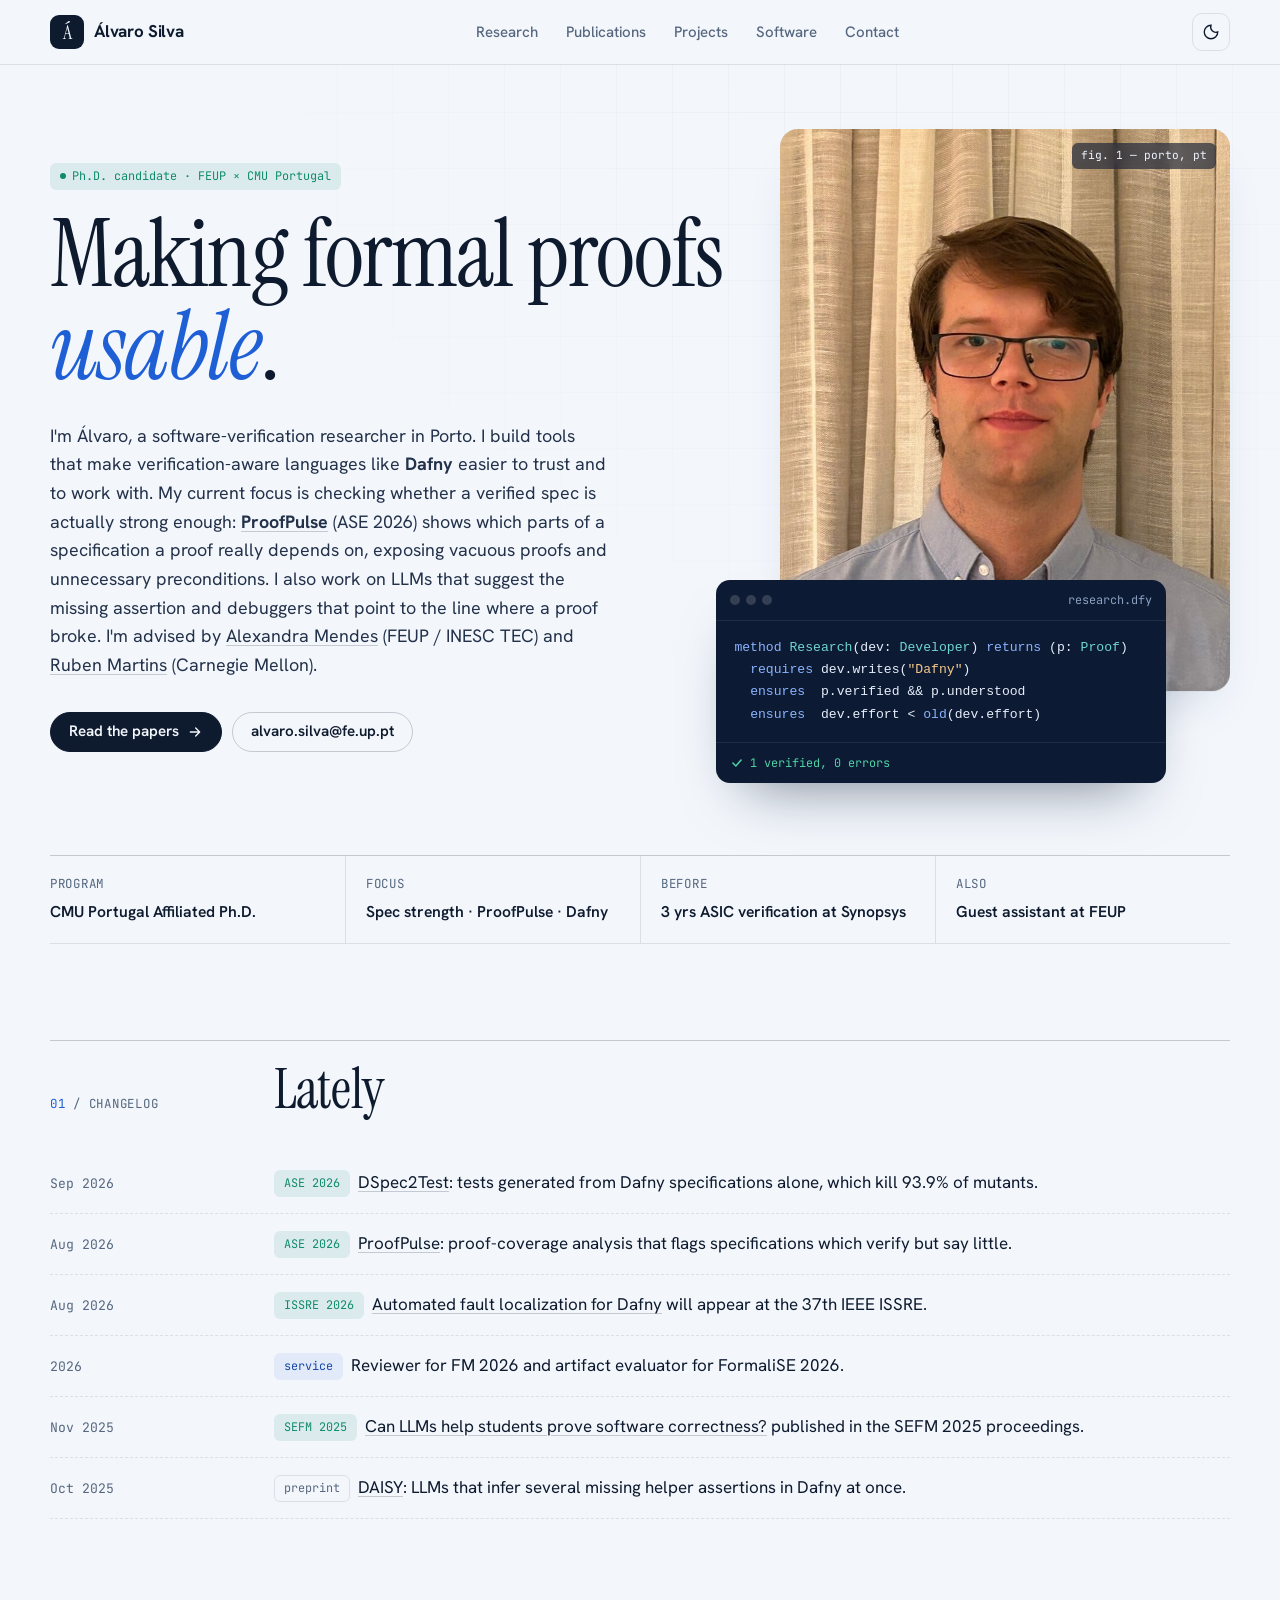
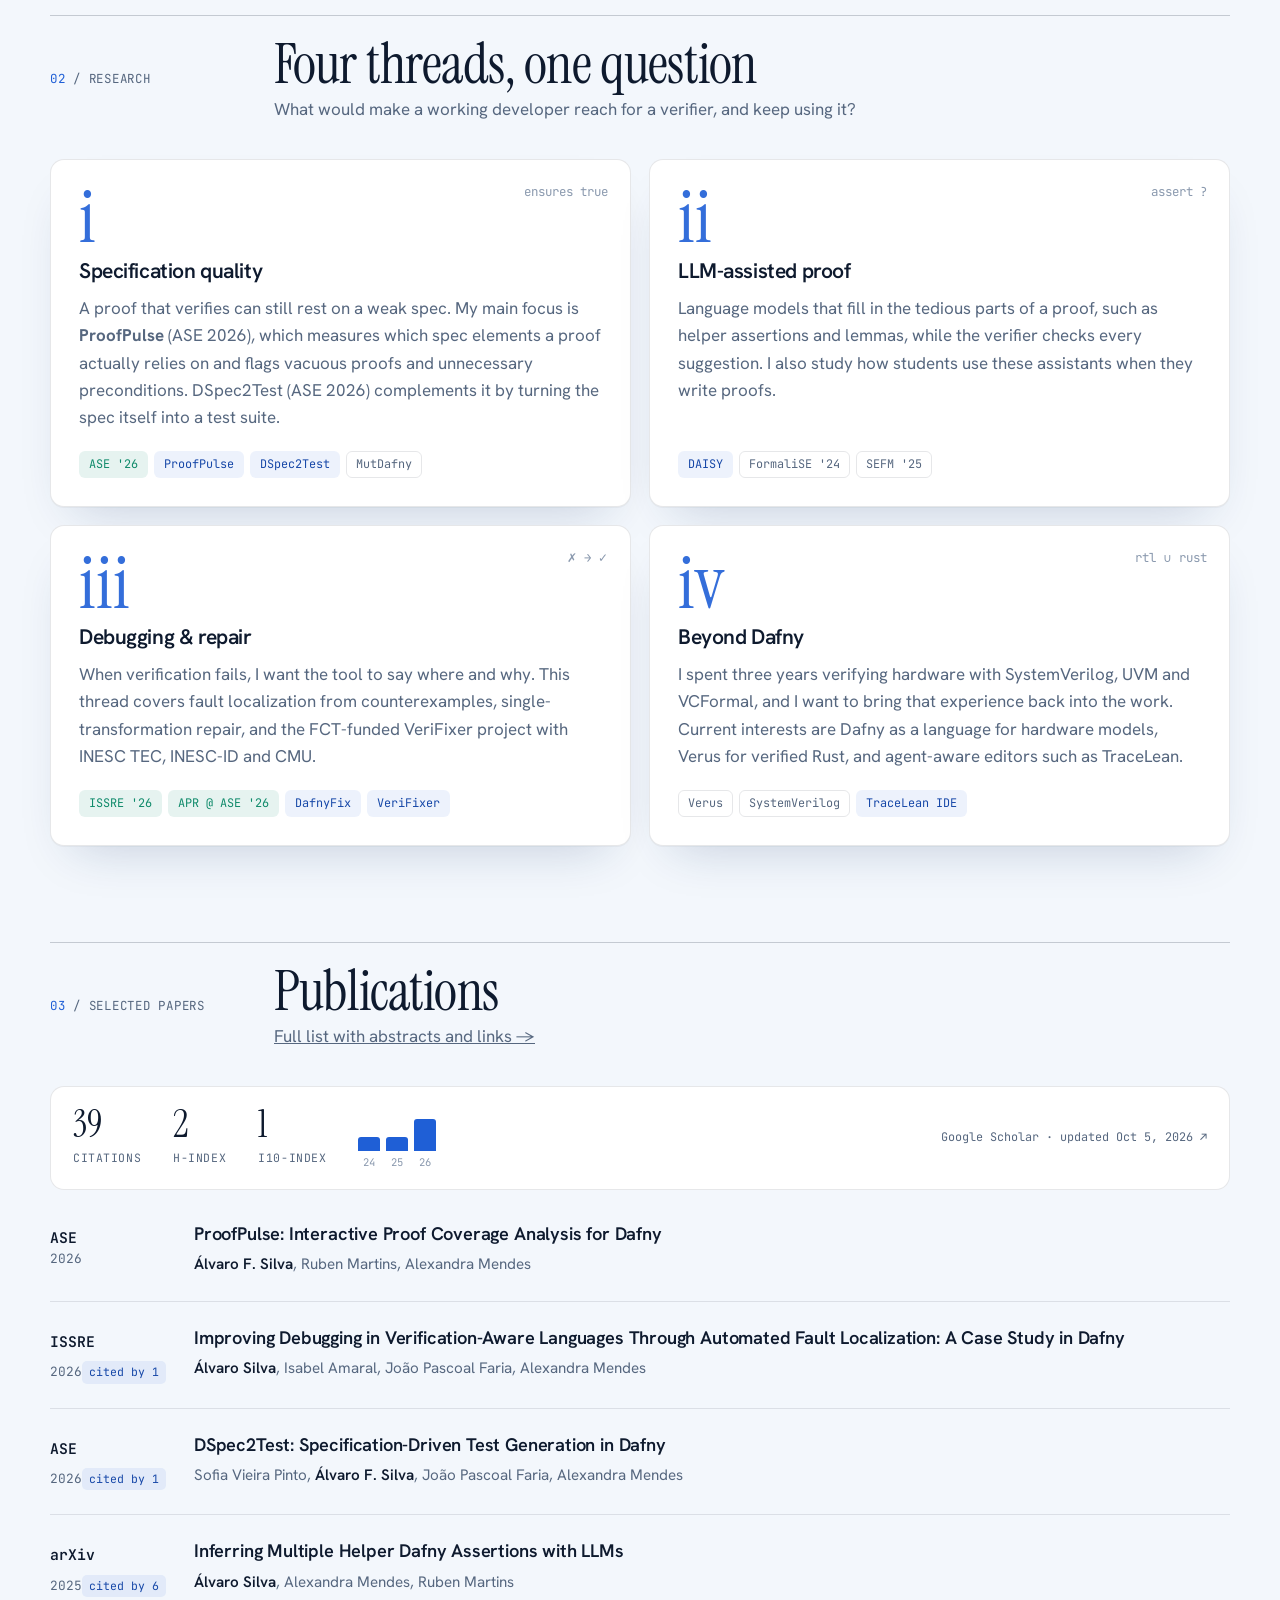
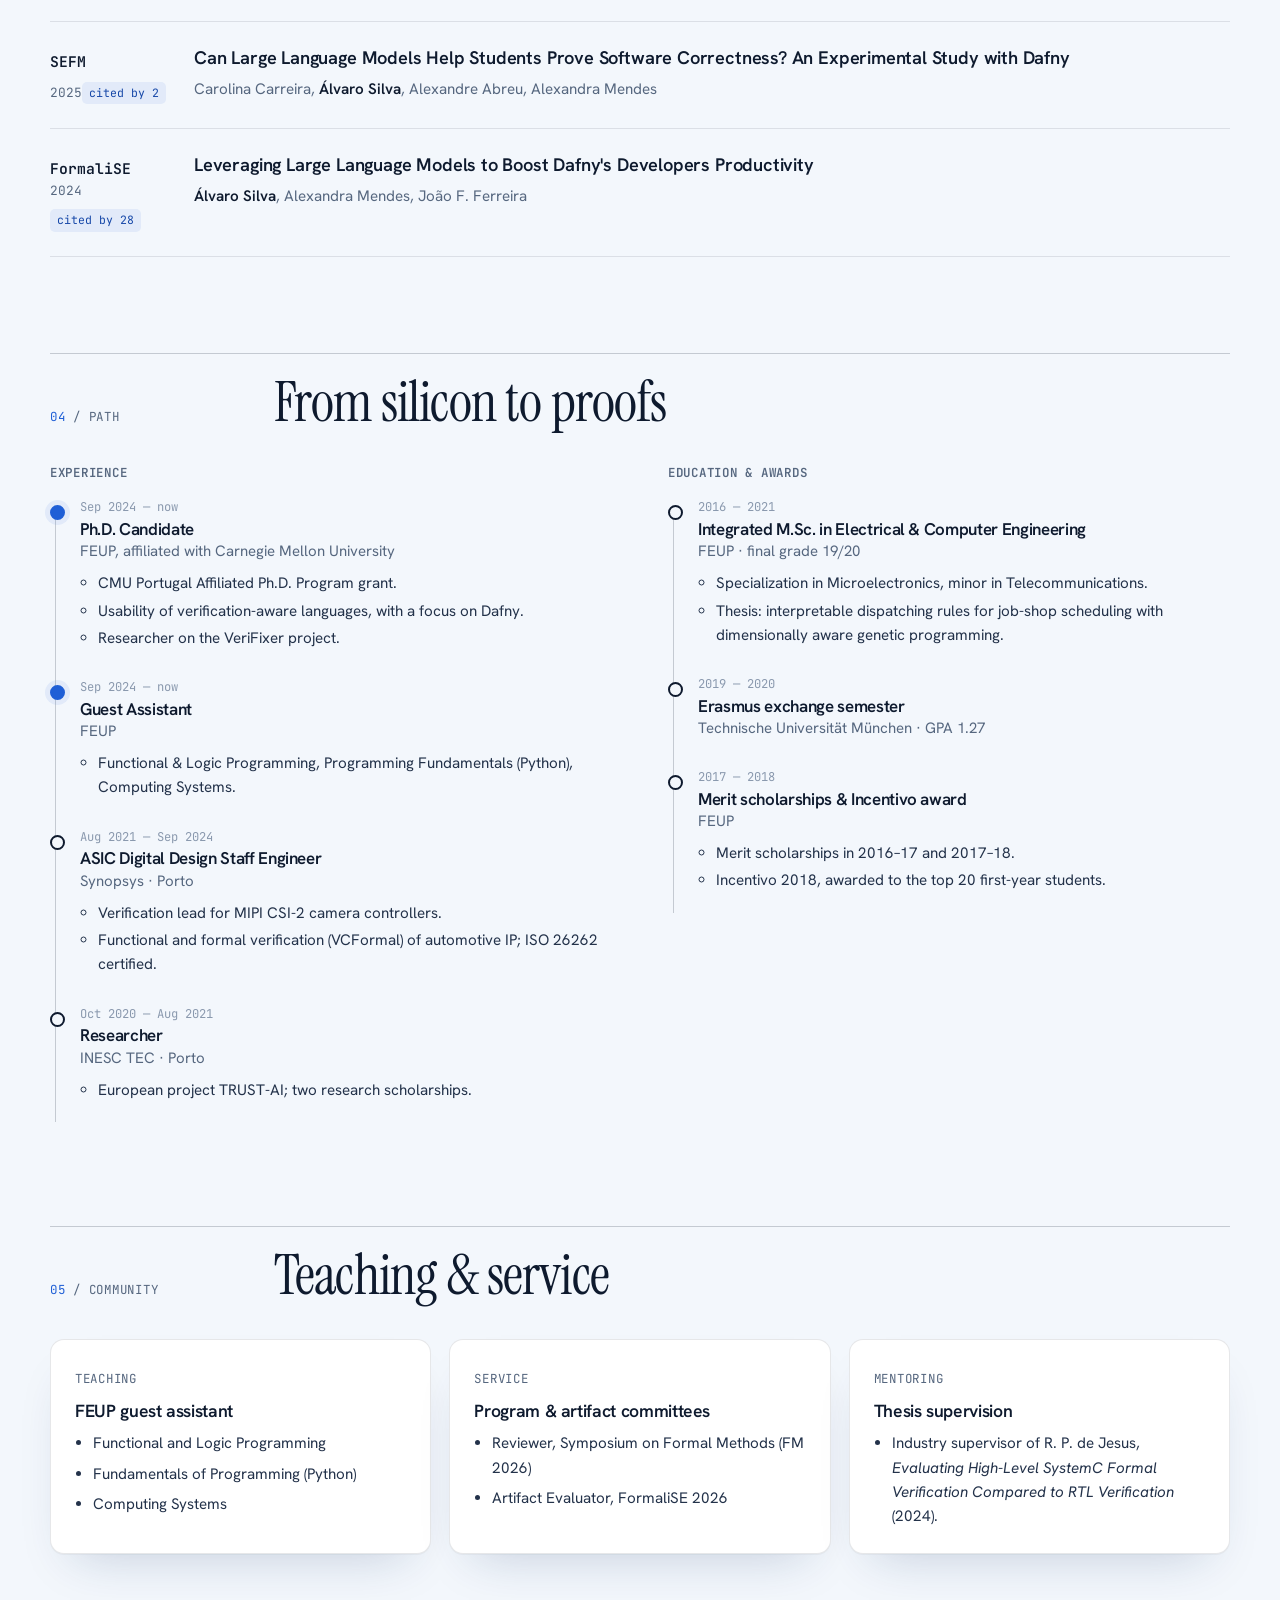
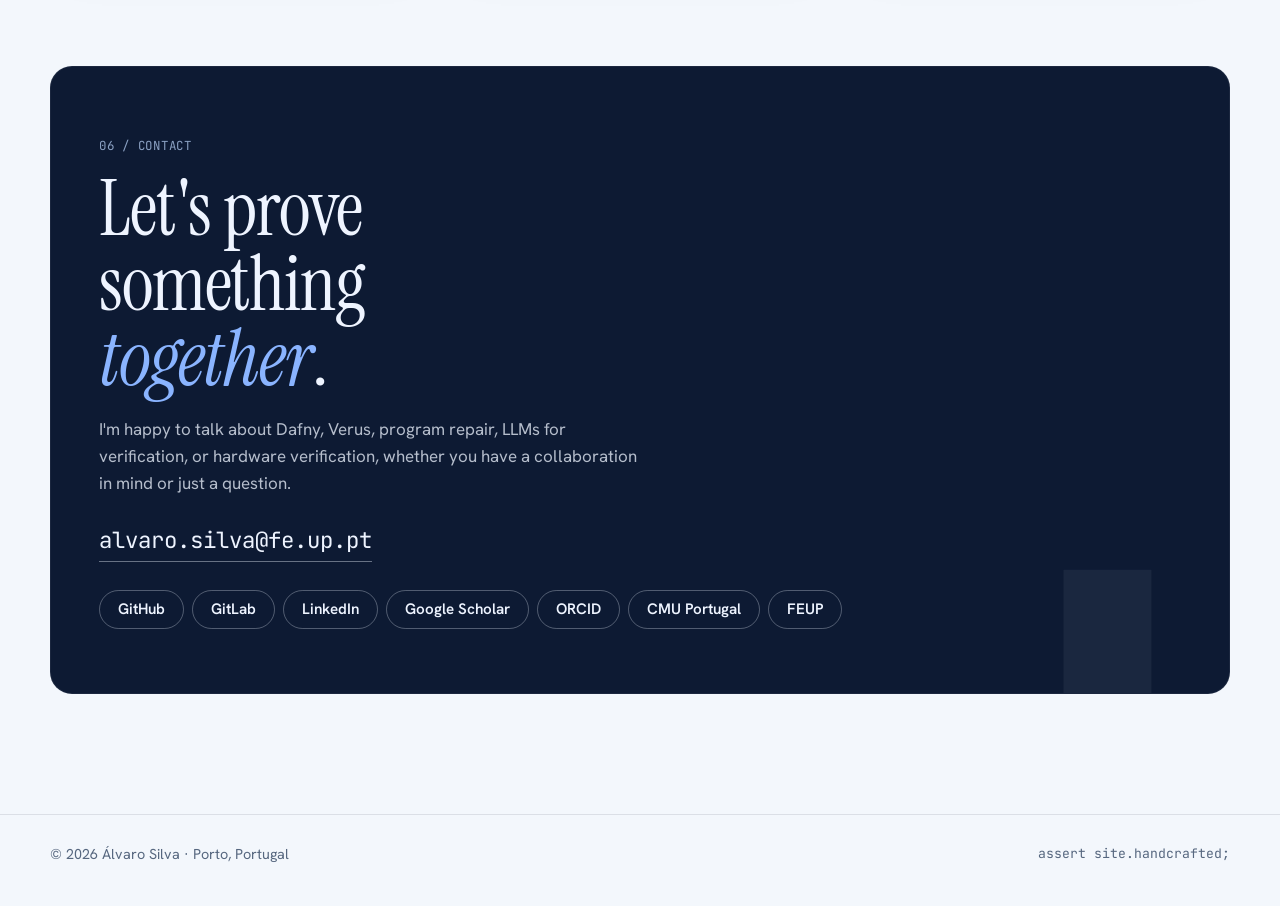
==== commit a47bc299: "Update venues for ASE 2026 papers and emphasise ProofPulse - ProofPulse and DSpec2Test now listed as" ====
--- a/index.html
+++ b/index.html
@@ -279,8 +279,9 @@
 					<h1 class="display">Making formal proofs <em>usable</em>.</h1>
 					<p class="hero-lede">
 						I'm Álvaro, a software-verification researcher in Porto. I build tools that make verification-aware languages like
-						<strong>Dafny</strong> easier to work with. That means LLMs that suggest the missing assertion, debuggers that point to
-						the line where a proof broke, and diagnostics that check whether a verified spec says anything useful.
+						<strong>Dafny</strong> easier to trust and to work with. My current focus is checking whether a verified spec is actually strong enough:
+						<a href="https://arxiv.org/abs/2608.30818" target="_blank" rel="noreferrer"><strong>ProofPulse</strong></a> (ASE 2026) shows which parts of a specification a proof really depends on,
+						exposing vacuous proofs and unnecessary preconditions. I also work on LLMs that suggest the missing assertion and debuggers that point to the line where a proof broke.
 						I'm advised by <a href="https://web.fe.up.pt/~afmendes/" target="_blank" rel="noreferrer">Alexandra Mendes</a> (FEUP / INESC TEC)
 						and <a href="https://www.cs.cmu.edu/~rubenm/" target="_blank" rel="noreferrer">Ruben Martins</a> (Carnegie Mellon).
 					</p>
@@ -317,7 +318,7 @@
 
 			<div class="facts">
 				<div class="fact"><span class="kicker">Program</span><strong>CMU Portugal Affiliated Ph.D.</strong></div>
-				<div class="fact"><span class="kicker">Focus</span><strong>Dafny · LLMs · Proof debugging</strong></div>
+				<div class="fact"><span class="kicker">Focus</span><strong>Spec strength · ProofPulse · Dafny</strong></div>
 				<div class="fact"><span class="kicker">Before</span><strong>3 yrs ASIC verification at Synopsys</strong></div>
 				<div class="fact"><span class="kicker">Also</span><strong>Guest assistant at FEUP</strong></div>
 			</div>
@@ -332,11 +333,11 @@
 			<ol class="log reveal">
 				<li>
 					<time datetime="2026-09">Sep 2026</time>
-					<div><span class="chip">preprint</span><a href="https://arxiv.org/abs/2609.29713" target="_blank" rel="noreferrer">DSpec2Test</a>: tests generated from Dafny specifications alone, which kill 93.9% of mutants.</div>
+					<div><span class="chip ok">ASE 2026</span><a href="https://arxiv.org/abs/2609.29713" target="_blank" rel="noreferrer">DSpec2Test</a>: tests generated from Dafny specifications alone, which kill 93.9% of mutants.</div>
 				</li>
 				<li>
 					<time datetime="2026-08">Aug 2026</time>
-					<div><span class="chip">preprint</span><a href="https://arxiv.org/abs/2608.30818" target="_blank" rel="noreferrer">ProofPulse</a>: proof-coverage analysis that flags specifications which verify but say little.</div>
+					<div><span class="chip ok">ASE 2026</span><a href="https://arxiv.org/abs/2608.30818" target="_blank" rel="noreferrer">ProofPulse</a>: proof-coverage analysis that flags specifications which verify but say little.</div>
 				</li>
 				<li>
 					<time datetime="2026-08">Aug 2026</time>
@@ -368,25 +369,25 @@
 			</div>
 			<div class="threads">
 				<article class="card thread reveal">
+					<span class="glyph">ensures true</span>
+					<span class="num">i</span>
+					<h3>Specification quality</h3>
+					<p>A proof that verifies can still rest on a weak spec. My main focus is <strong>ProofPulse</strong> (ASE 2026), which measures which spec elements a proof actually relies on and flags vacuous proofs and unnecessary preconditions. DSpec2Test (ASE 2026) complements it by turning the spec itself into a test suite.</p>
+					<div class="outputs"><span class="chip ok">ASE '26</span><span class="chip accent">ProofPulse</span><span class="chip accent">DSpec2Test</span><span class="chip">MutDafny</span></div>
+				</article>
+				<article class="card thread reveal">
 					<span class="glyph">assert ?</span>
-					<span class="num">i</span>
+					<span class="num">ii</span>
 					<h3>LLM-assisted proof</h3>
 					<p>Language models that fill in the tedious parts of a proof, such as helper assertions and lemmas, while the verifier checks every suggestion. I also study how students use these assistants when they write proofs.</p>
 					<div class="outputs"><span class="chip accent">DAISY</span><span class="chip">FormaliSE '24</span><span class="chip">SEFM '25</span></div>
 				</article>
 				<article class="card thread reveal">
 					<span class="glyph">✗ → ✓</span>
-					<span class="num">ii</span>
+					<span class="num">iii</span>
 					<h3>Debugging &amp; repair</h3>
 					<p>When verification fails, I want the tool to say where and why. This thread covers fault localization from counterexamples, single-transformation repair, and the FCT-funded VeriFixer project with INESC TEC, INESC-ID and CMU.</p>
-					<div class="outputs"><span class="chip ok">ISSRE '26</span><span class="chip accent">DafnyFix</span><span class="chip accent">VeriFixer</span></div>
-				</article>
-				<article class="card thread reveal">
-					<span class="glyph">ensures true</span>
-					<span class="num">iii</span>
-					<h3>Specification quality</h3>
-					<p>A proof that verifies can still rest on a weak spec. ProofPulse measures which spec elements a proof actually relies on, and DSpec2Test turns the spec itself into a test suite.</p>
-					<div class="outputs"><span class="chip accent">ProofPulse</span><span class="chip accent">DSpec2Test</span><span class="chip">MutDafny</span></div>
+					<div class="outputs"><span class="chip ok">ISSRE '26</span><span class="chip ok">APR @ ASE '26</span><span class="chip accent">DafnyFix</span><span class="chip accent">VeriFixer</span></div>
 				</article>
 				<article class="card thread reveal">
 					<span class="glyph">rtl ∪ rust</span>
@@ -410,6 +411,13 @@
 			<div class="scholar-metrics reveal" data-scholar-metrics hidden style="margin:0 0 32px"></div>
 			<ol class="pubs reveal">
 				<li class="pub">
+					<div class="pub-venue"><strong>ASE</strong>2026</div>
+					<div>
+						<h3><a href="https://arxiv.org/abs/2608.30818" target="_blank" rel="noreferrer">ProofPulse: Interactive Proof Coverage Analysis for Dafny</a></h3>
+						<p class="authors"><span class="me">Álvaro F. Silva</span>, Ruben Martins, Alexandra Mendes</p>
+					</div>
+				</li>
+				<li class="pub">
 					<div class="pub-venue"><strong>ISSRE</strong>2026</div>
 					<div>
 						<h3><a href="https://arxiv.org/abs/2608.05399" target="_blank" rel="noreferrer">Improving Debugging in Verification-Aware Languages Through Automated Fault Localization: A Case Study in Dafny</a></h3>
@@ -417,10 +425,10 @@
 					</div>
 				</li>
 				<li class="pub">
-					<div class="pub-venue"><strong>arXiv</strong>2026</div>
+					<div class="pub-venue"><strong>ASE</strong>2026</div>
 					<div>
-						<h3><a href="https://arxiv.org/abs/2608.30818" target="_blank" rel="noreferrer">ProofPulse: Interactive Proof Coverage Analysis for Dafny</a></h3>
-						<p class="authors"><span class="me">Álvaro F. Silva</span>, Ruben Martins, Alexandra Mendes</p>
+						<h3><a href="https://arxiv.org/abs/2609.29713" target="_blank" rel="noreferrer">DSpec2Test: Specification-Driven Test Generation in Dafny</a></h3>
+						<p class="authors">Sofia Vieira Pinto, <span class="me">Álvaro F. Silva</span>, João Pascoal Faria, Alexandra Mendes</p>
 					</div>
 				</li>
 				<li class="pub">
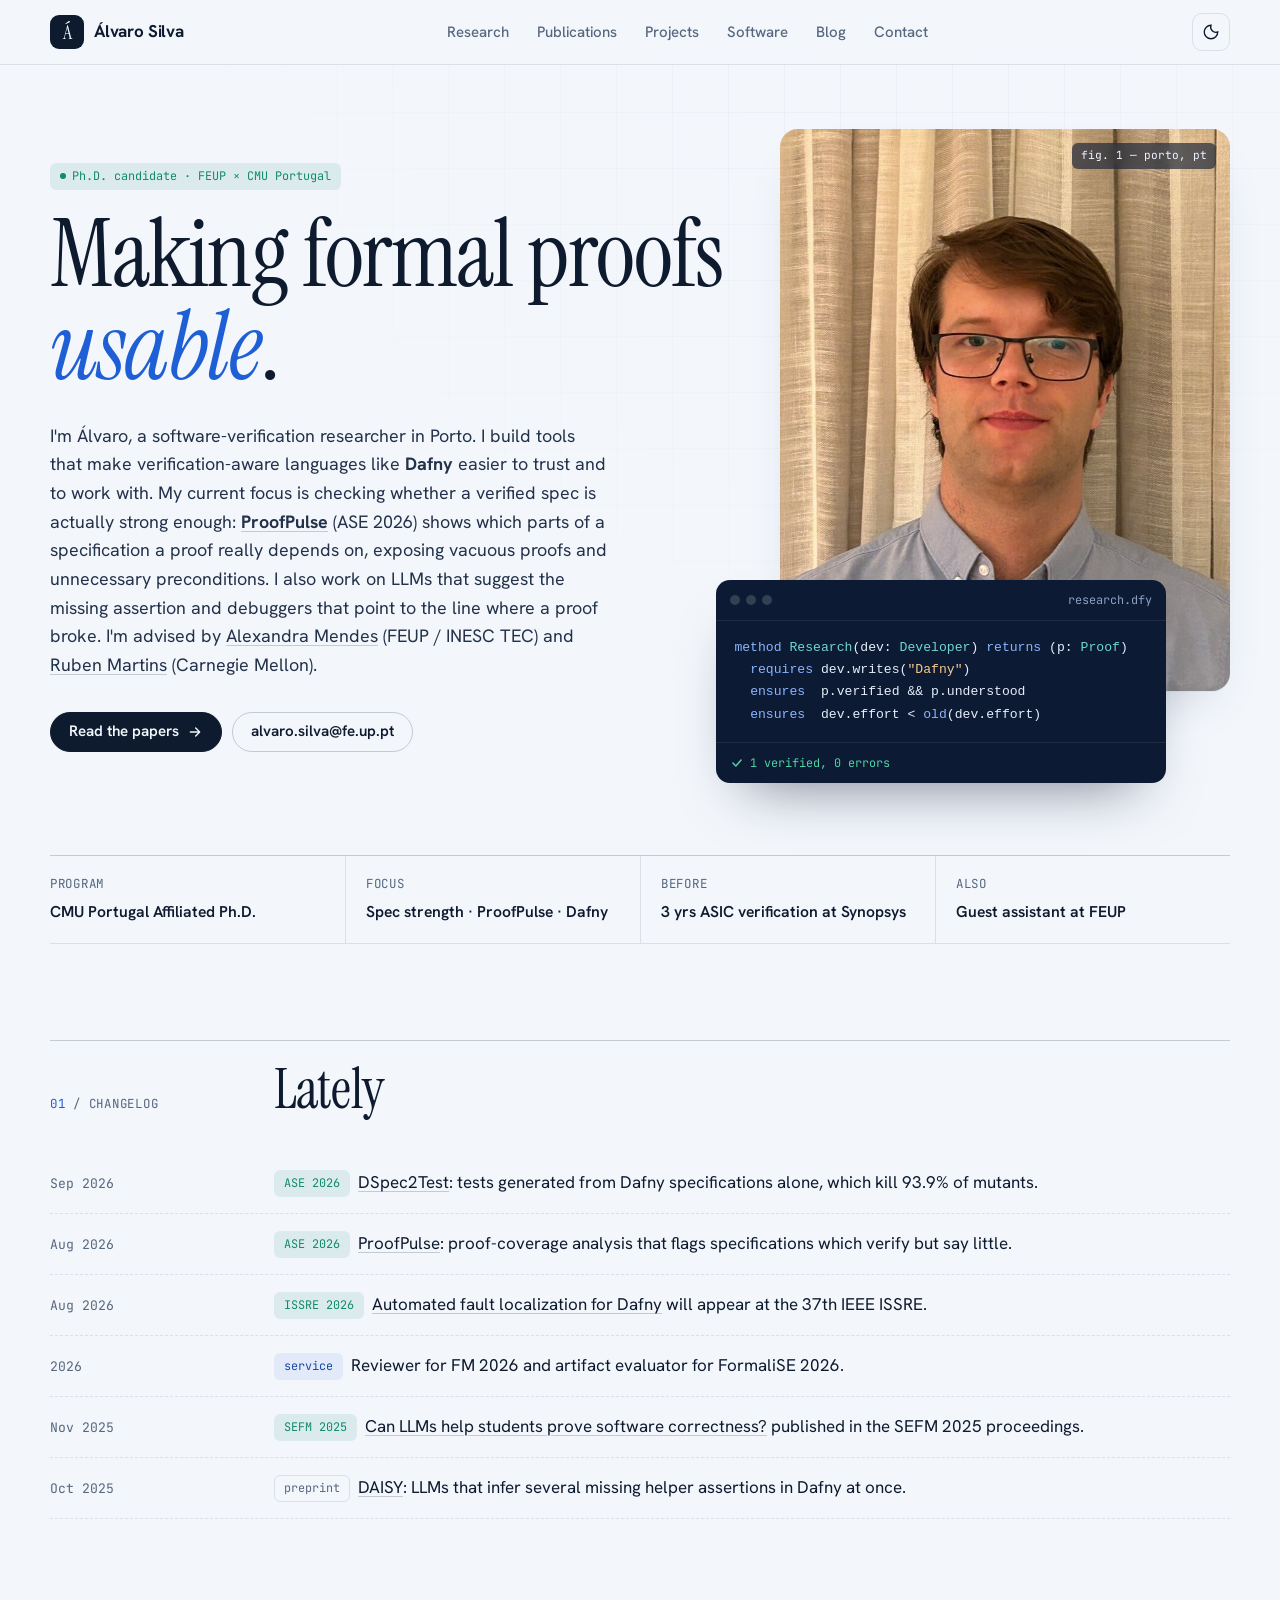
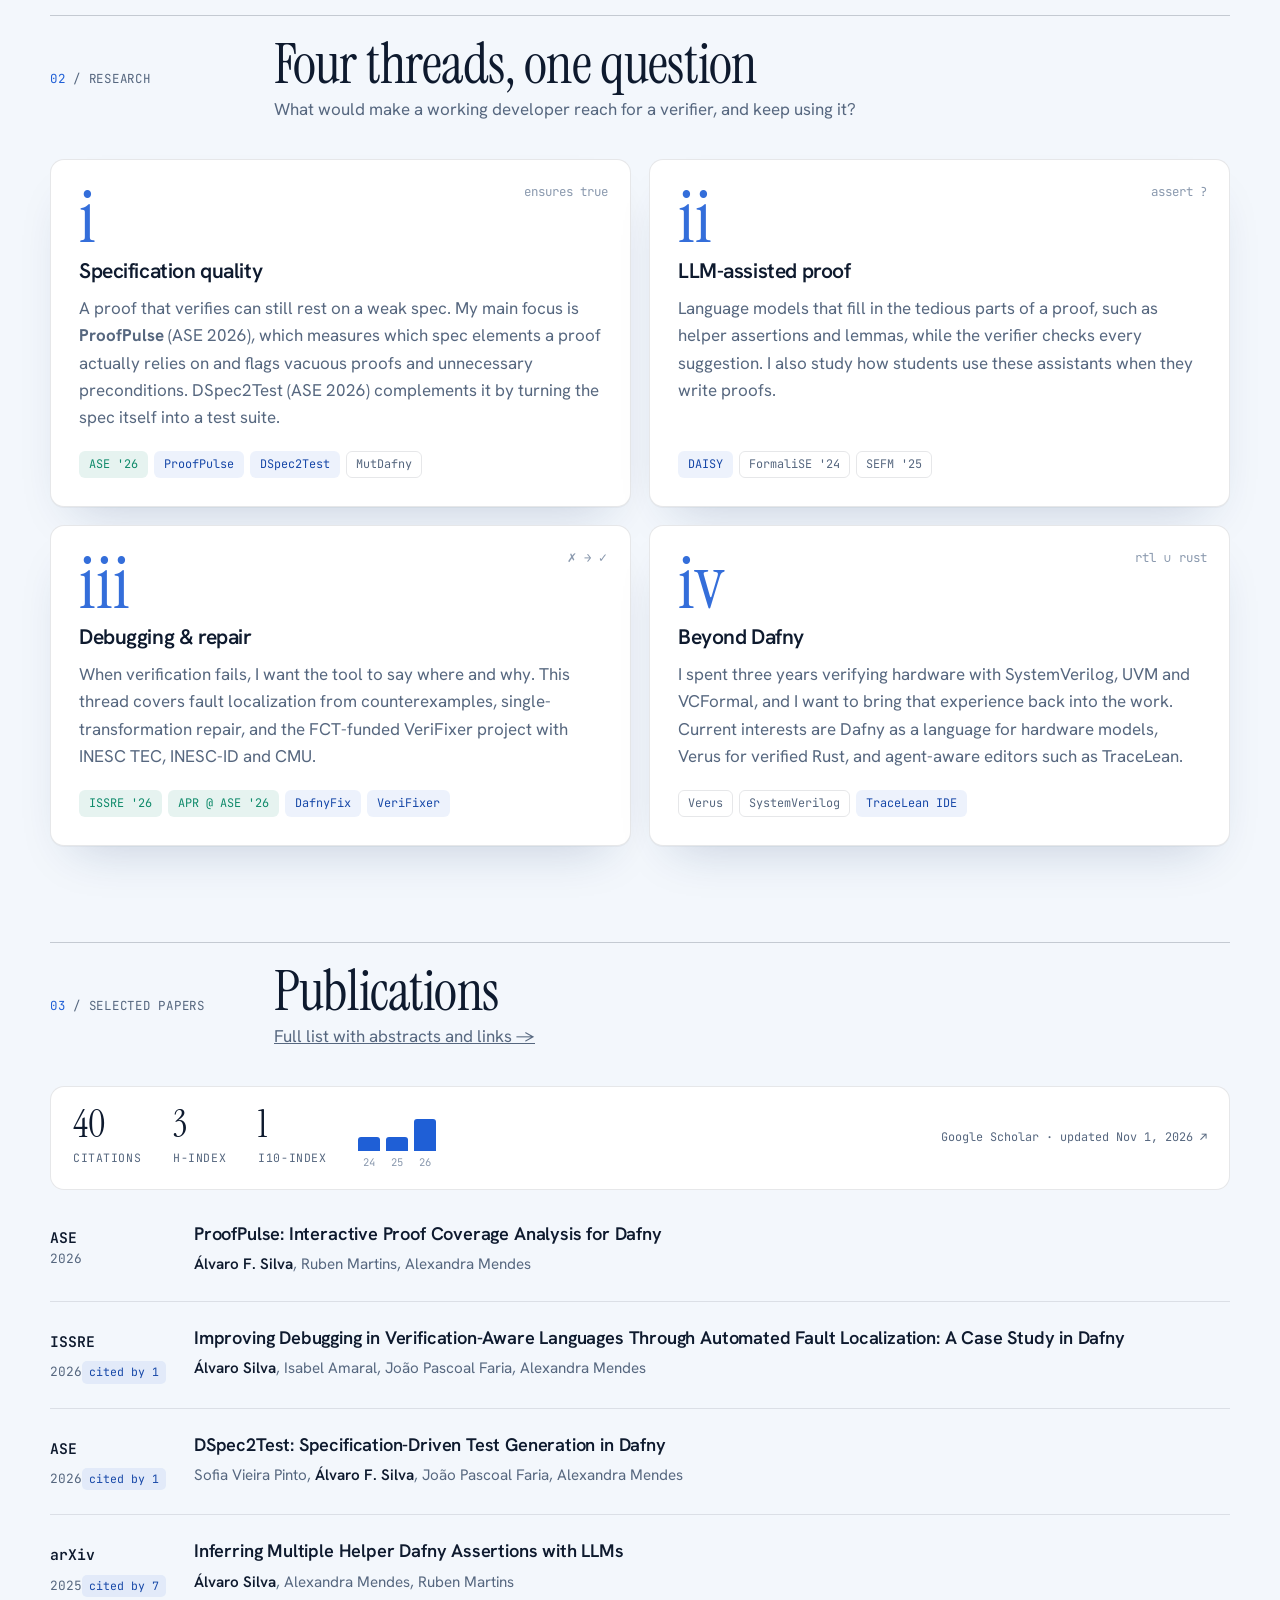
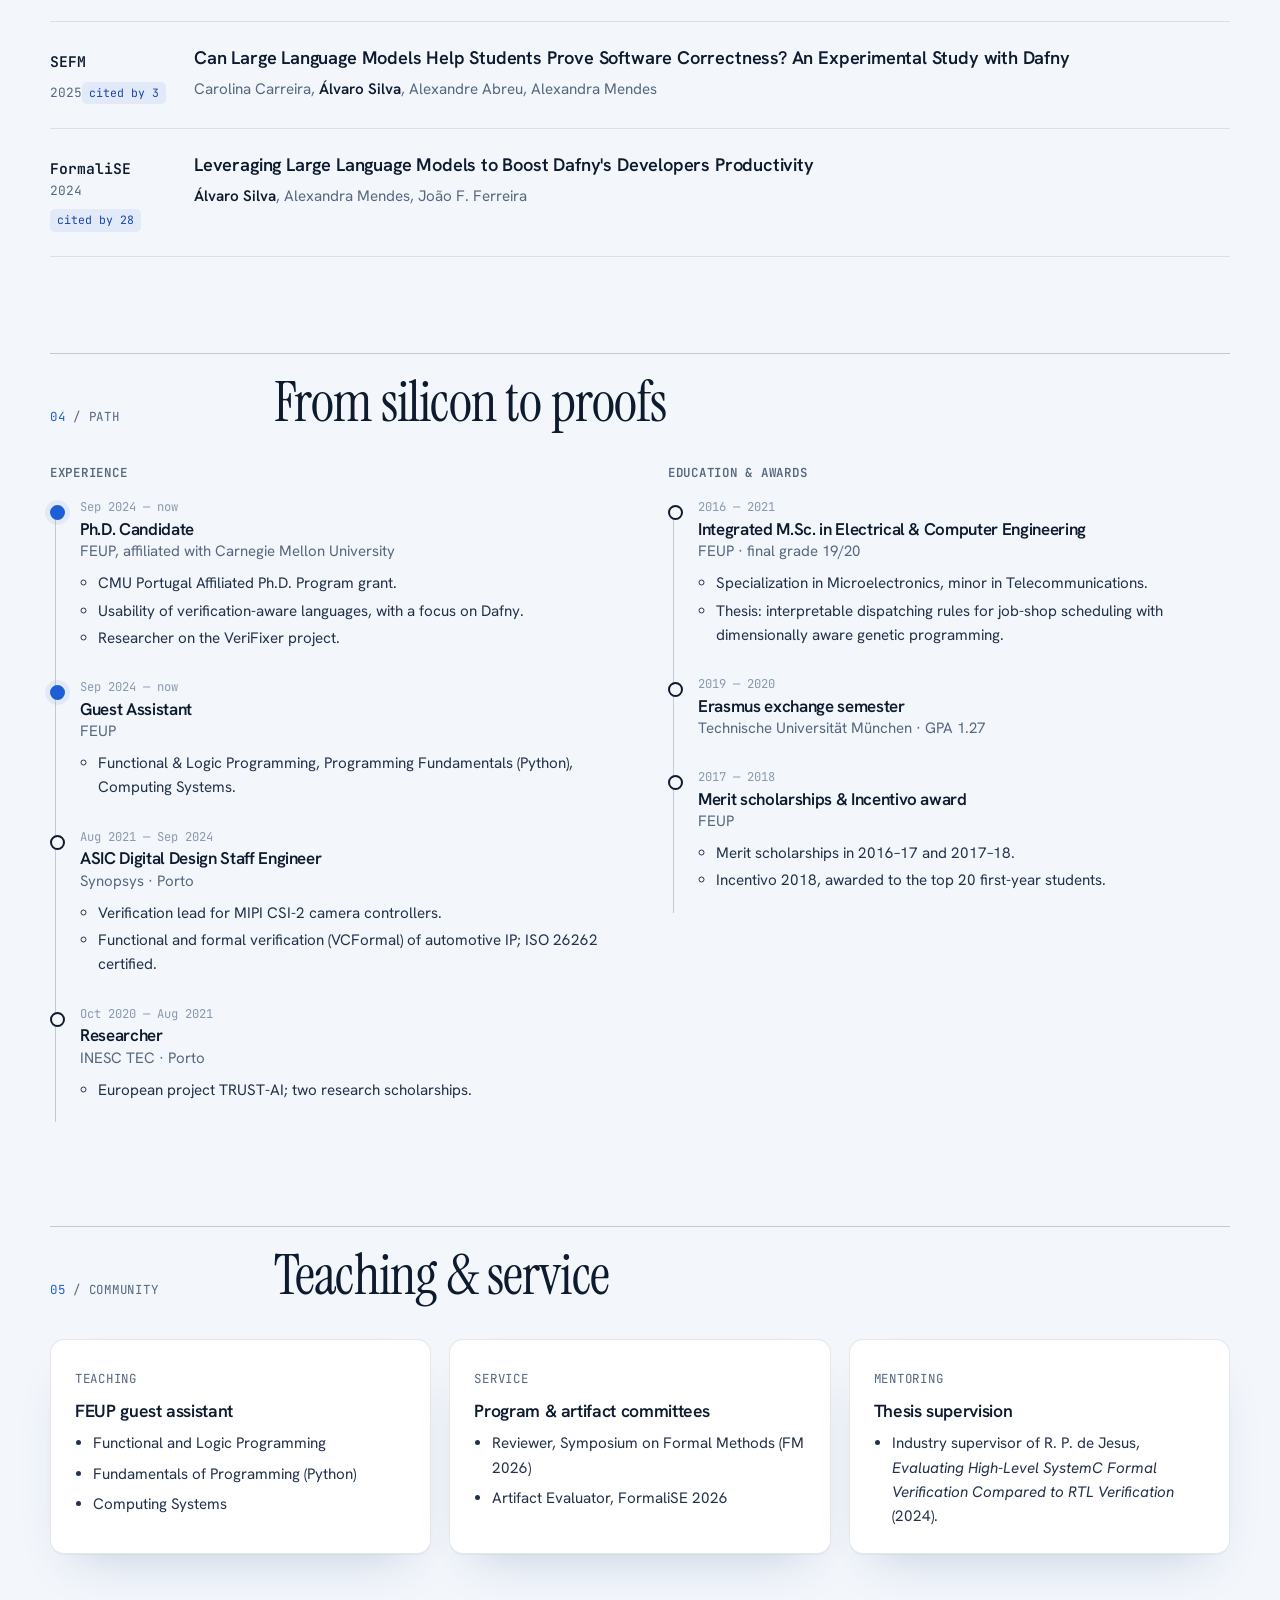
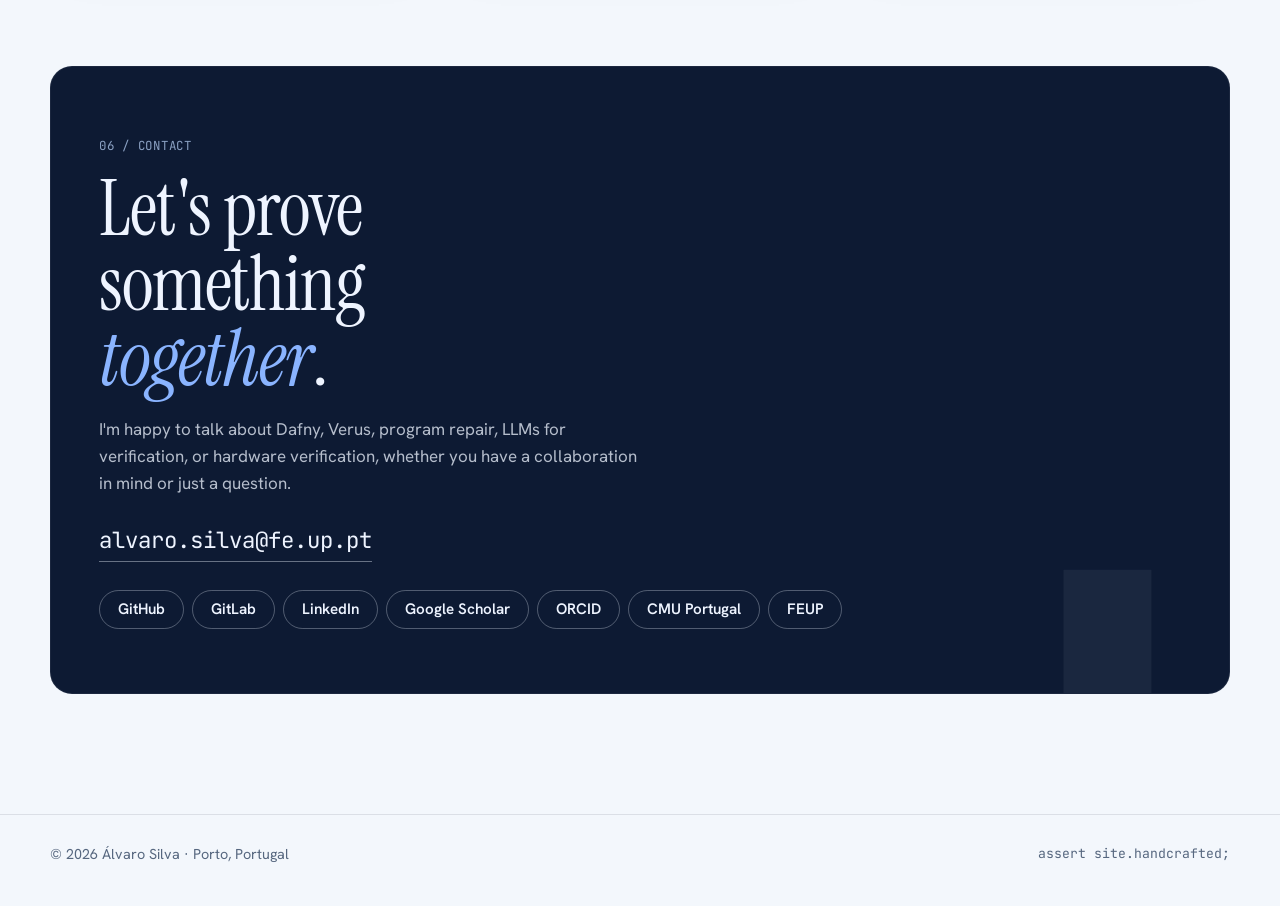
==== commit f0584d56: "Add blog section with first post on mathematics and AI Co-Authored-By: Claude Sonnet 5.5 <noreply@an" ====
--- a/index.html
+++ b/index.html
@@ -257,6 +257,7 @@
 				<li><a href="publications.html">Publications</a></li>
 				<li><a href="projects.html">Projects</a></li>
 				<li><a href="software.html">Software</a></li>
+				<li><a href="blog.html">Blog</a></li>
 				<li><a href="#contact">Contact</a></li>
 			</ul>
 			<div class="nav-tools">
